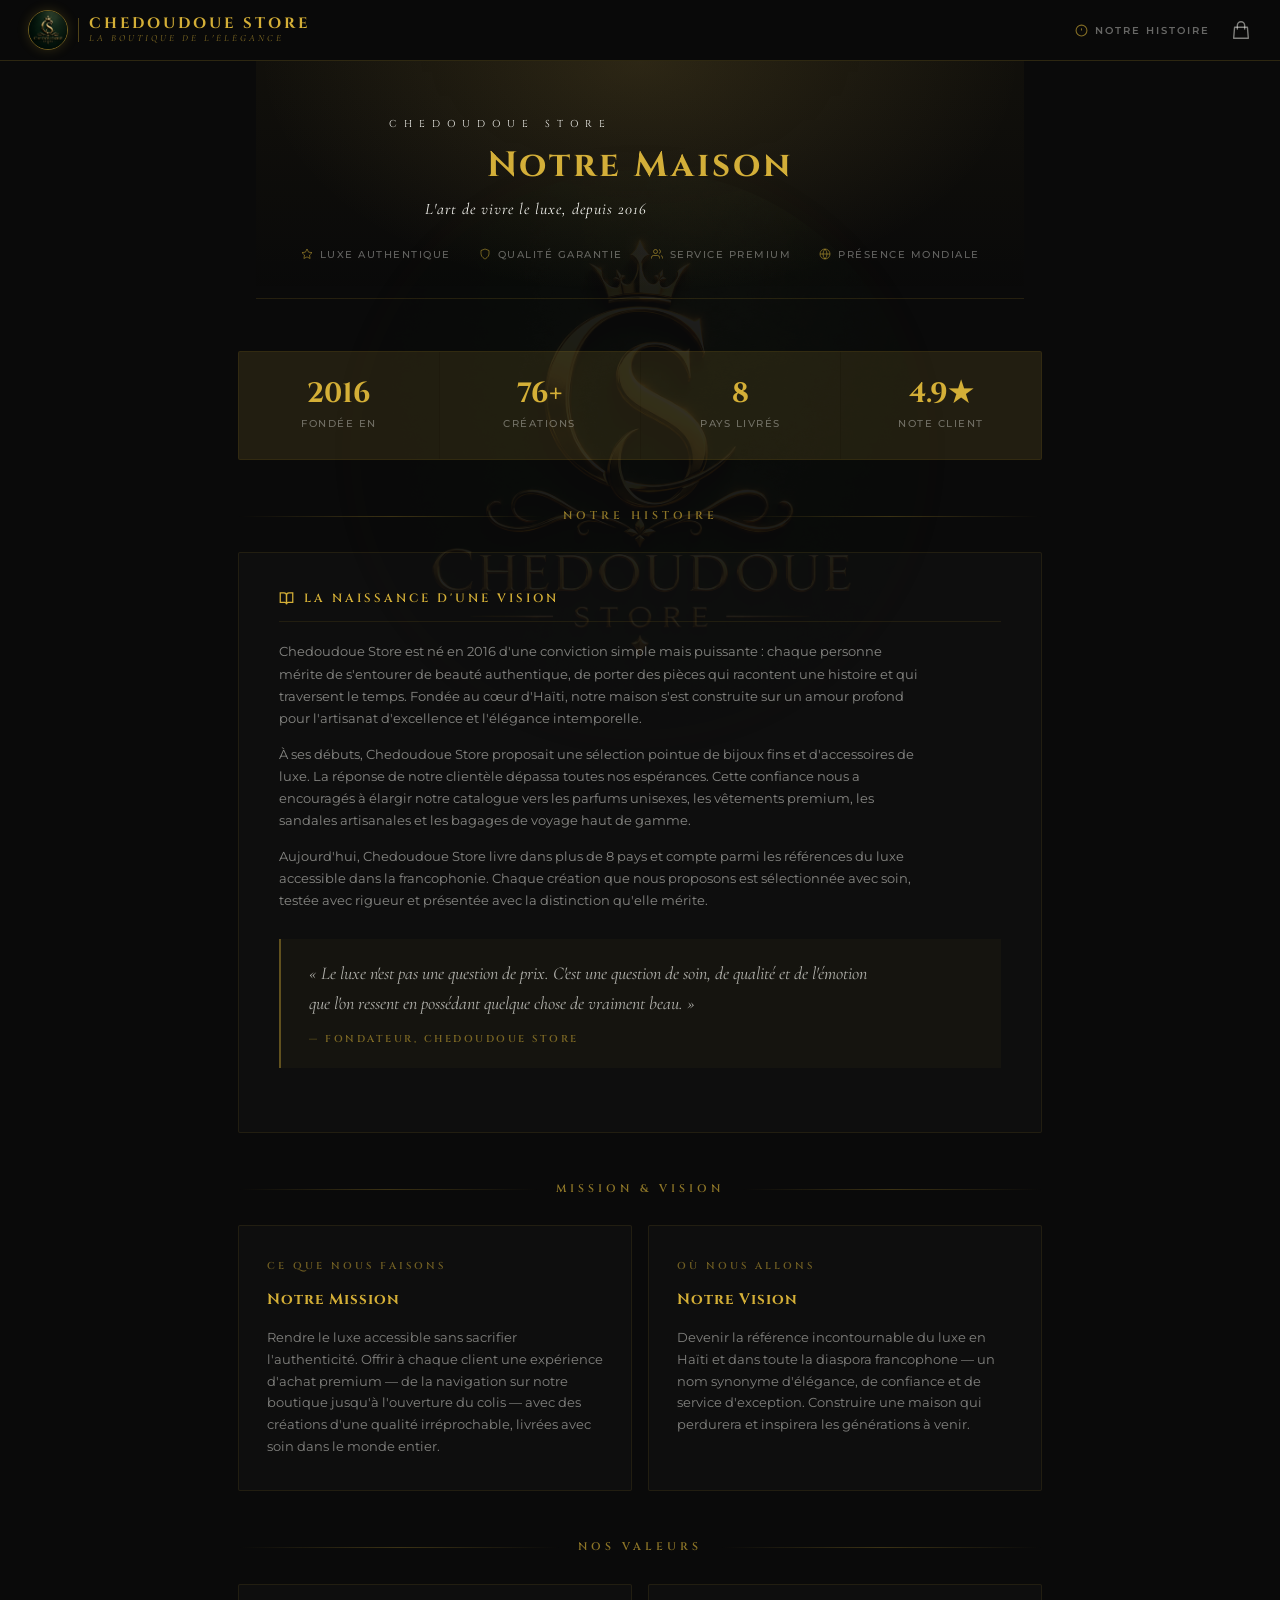
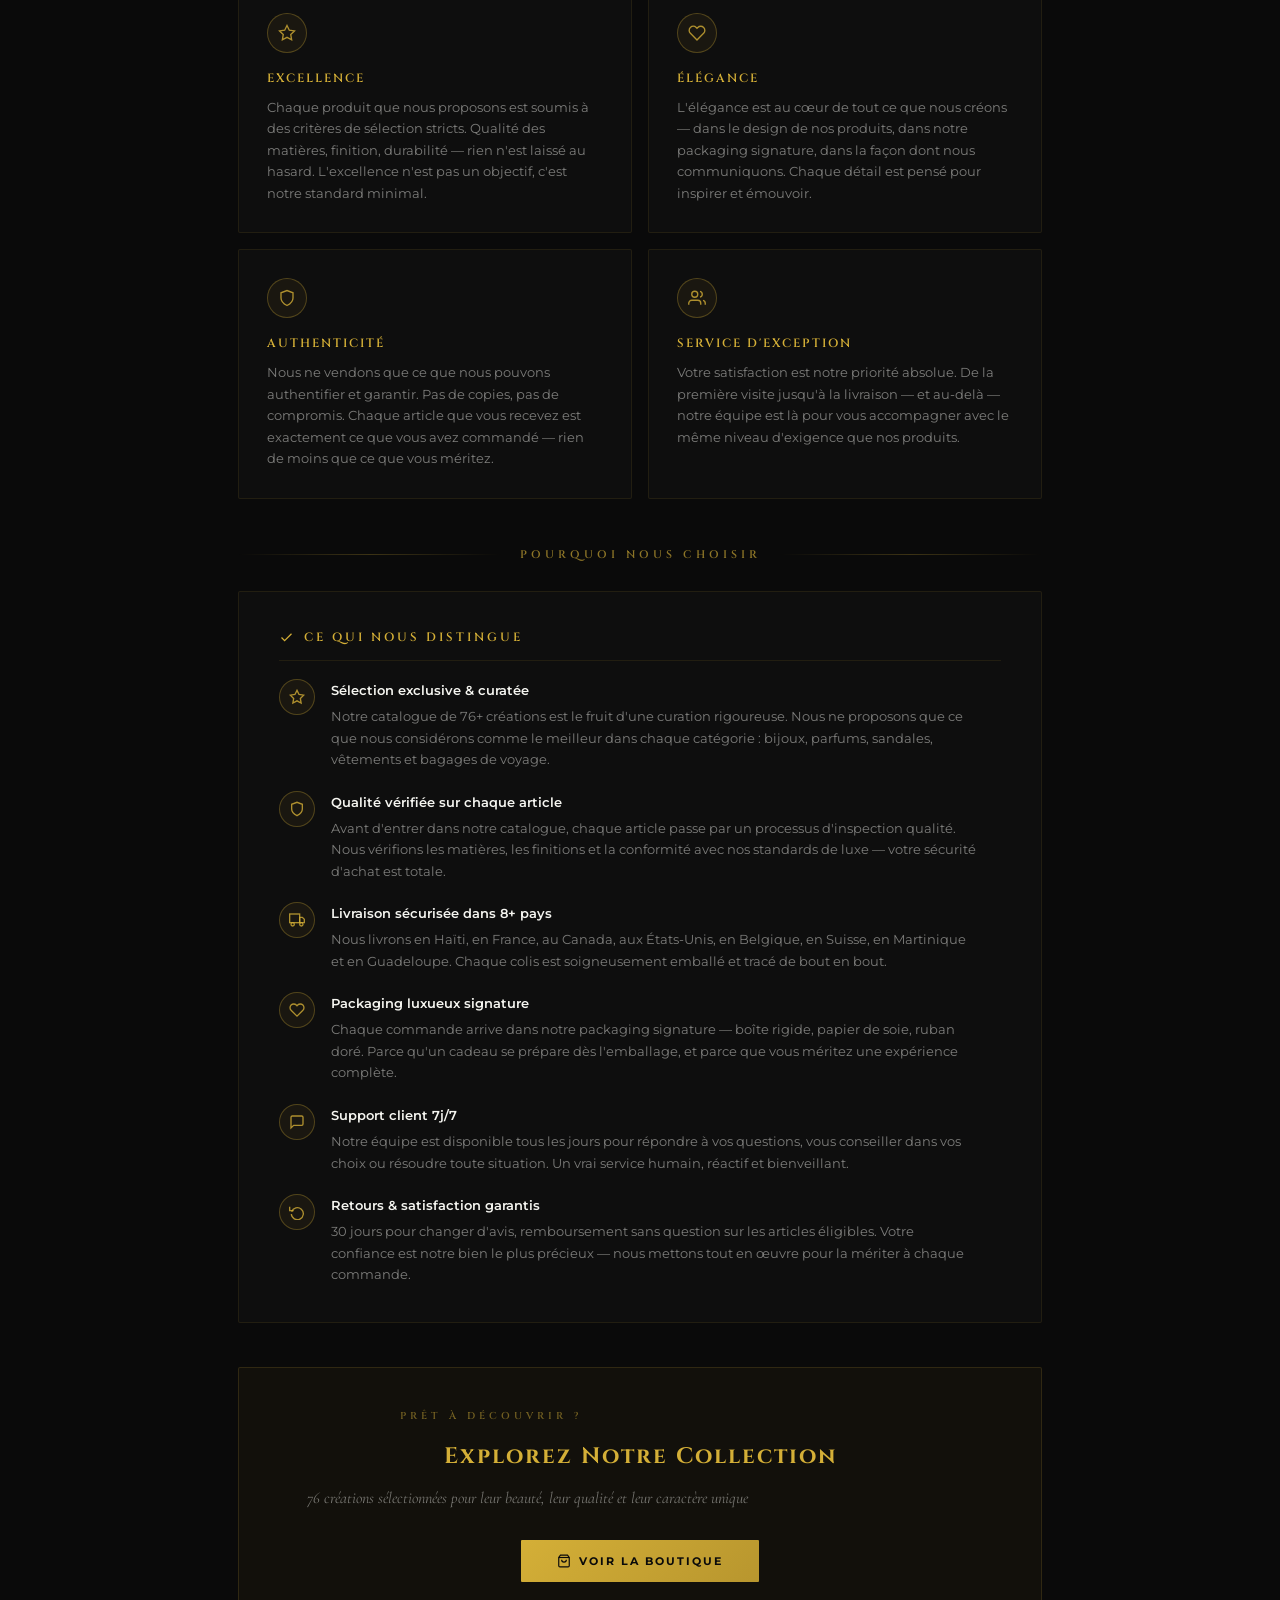
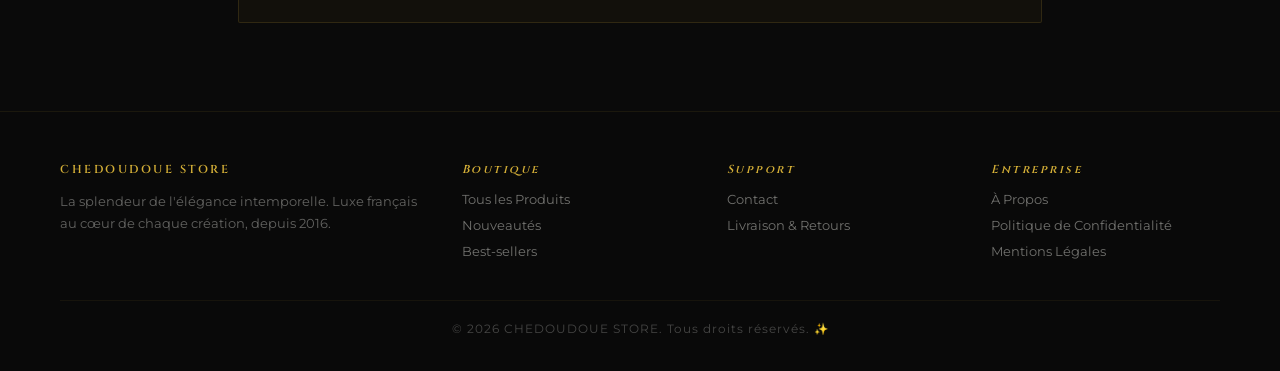
==== pages/a-propos.html @ a4d5d886 "Sync project from local PC version" ====
<!DOCTYPE html>
<html lang="fr">
  <head>
    <meta charset="UTF-8" />
    <meta name="viewport" content="width=device-width, initial-scale=1.0" />
    <title>À Propos | CHEDOUDOUE STORE</title>
    <meta name="description" content="Découvrez l'histoire, la mission, la vision et les valeurs de Chedoudoue Store — maison de luxe fondée en 2016." />
    <link
      href="https://fonts.googleapis.com/css2?family=Cinzel:wght@400;600;700;900&family=Cormorant+Garamond:ital,wght@0,400;0,500;0,600;0,700;1,400&family=Montserrat:wght@300;400;500;600;700&display=swap"
      rel="stylesheet"
    />
    <link rel="stylesheet" href="../assets/css/theme.css" />
    <link rel="stylesheet" href="../assets/css/style.css" />
    <link rel="stylesheet" href="../assets/css/components.css" />
    <link rel="stylesheet" href="../assets/css/premium.css" />
    <link rel="stylesheet" href="../assets/css/animations.css" />
    <link rel="stylesheet" href="../assets/css/responsive.css" />
    <style>
      *, *::before, *::after { box-sizing: border-box; }

      body {
        background: #0a0a0a;
        color: #f5f5f0;
        font-family: 'Montserrat', sans-serif;
        min-height: 100vh;
        position: relative;
      }

      /* ===== WATERMARK ===== */
      body::before {
        content: '';
        position: fixed;
        top: 50%; left: 50%;
        transform: translate(-50%, -50%);
        width: 560px; height: 560px;
        background-image: url('../assets/logo/logo.jpg');
        background-size: contain;
        background-repeat: no-repeat;
        background-position: center;
        opacity: 0.08;
        pointer-events: none;
        z-index: 0;
        border-radius: 50%;
        filter: sepia(0.4) saturate(1.8) brightness(1.15) contrast(1.06) drop-shadow(0 0 48px rgba(212, 175, 55, 0.18));
      }

      /* ===== NAVBAR ===== */
      nav {
        position: fixed; top: 0; width: 100%;
        z-index: 1000;
        backdrop-filter: blur(12px);
        -webkit-backdrop-filter: blur(12px);
        background: rgba(10, 10, 10, 0.92);
        border-bottom: 1px solid rgba(212, 175, 55, 0.18);
      }
      .nav-container {
        max-width: 1280px; margin: 0 auto;
        padding: 0 28px;
        display: flex; justify-content: space-between; align-items: center;
        height: 60px;
      }
      .nav-logo {
        display: flex; align-items: center; gap: 10px;
        text-decoration: none;
      }
      .nav-logo-img {
        height: 40px; width: 40px;
        border-radius: 50%; object-fit: cover;
        border: 1.5px solid rgba(212, 175, 55, 0.5);
        box-shadow: 0 0 12px rgba(212, 175, 55, 0.18);
        transition: all 0.3s ease; flex-shrink: 0;
      }
      .nav-logo:hover .nav-logo-img {
        border-color: #d4af37;
        box-shadow: 0 0 20px rgba(212, 175, 55, 0.4);
      }
      .nav-logo-separator {
        width: 1px; height: 24px;
        background: rgba(212, 175, 55, 0.35); flex-shrink: 0;
      }
      .nav-logo-brand { display: flex; flex-direction: column; gap: 3px; }
      .nav-logo-text {
        font-family: 'Cinzel', serif;
        font-size: 15px; font-weight: 700; color: #D4AF37;
        letter-spacing: 3px; line-height: 1;
        transition: all 0.3s ease;
      }
      .nav-logo:hover .nav-logo-text { color: #e8c84a; text-shadow: 0 0 18px rgba(212, 175, 55, 0.45); }
      .nav-logo-tagline {
        font-family: 'Cormorant Garamond', serif;
        font-size: 9.5px; font-style: italic;
        color: rgba(212, 175, 55, 0.65);
        letter-spacing: 3px; text-transform: uppercase; line-height: 1;
      }
      .nav-right { display: flex; align-items: center; gap: 20px; }
      .nav-page-label {
        display: flex; align-items: center; gap: 7px;
        font-family: 'Montserrat', sans-serif;
        font-size: 10px; font-weight: 600;
        color: rgba(245, 245, 240, 0.4);
        letter-spacing: 2px; text-transform: uppercase;
      }
      .nav-page-label svg { color: rgba(212, 175, 55, 0.6); }
      .nav-cart-link {
        display: flex; align-items: center; gap: 6px;
        text-decoration: none;
        font-family: 'Montserrat', sans-serif;
        font-size: 11px; color: rgba(245, 245, 240, 0.5);
        letter-spacing: 1px; transition: color 0.3s;
      }
      .nav-cart-link:hover { color: #d4af37; }
      .cart-count {
        display: inline-flex; align-items: center; justify-content: center;
        min-width: 18px; height: 18px; padding: 0 4px;
        background: #d4af37; color: #0a0a0a;
        font-size: 10px; font-weight: 700; border-radius: 9px;
      }

      /* ===== PAGE HEADER ===== */
      .page-header {
        margin-top: 60px;
        padding: 56px 28px 36px;
        text-align: center;
        border-bottom: 1px solid rgba(212, 175, 55, 0.1);
        background: linear-gradient(180deg, rgba(212, 175, 55, 0.04) 0%, transparent 100%);
        position: relative; z-index: 1;
      }
      .page-header-eyebrow {
        font-family: 'Cinzel', serif;
        font-size: 10px; color: rgba(212, 175, 55, 0.55);
        letter-spacing: 7px; text-transform: uppercase;
        margin-bottom: 14px;
      }
      .page-header h1 {
        font-family: 'Cinzel', serif;
        font-size: clamp(1.5rem, 3.5vw, 2.2rem);
        font-weight: 700; color: #D4AF37;
        letter-spacing: 3px; margin-bottom: 10px;
      }
      .page-header-subtitle {
        font-family: 'Cormorant Garamond', serif;
        font-size: 16px; font-style: italic;
        color: rgba(245, 245, 240, 0.5);
        letter-spacing: 1px; margin-bottom: 24px;
      }
      .header-badges {
        display: flex; align-items: center; justify-content: center;
        gap: 28px; flex-wrap: wrap;
      }
      .header-badge {
        display: flex; align-items: center; gap: 7px;
        font-family: 'Montserrat', sans-serif;
        font-size: 10px; font-weight: 500;
        color: rgba(245, 245, 240, 0.38);
        letter-spacing: 1.5px; text-transform: uppercase;
      }
      .header-badge svg { color: rgba(212, 175, 55, 0.5); flex-shrink: 0; }

      /* ===== PAGE MAIN ===== */
      .page-main {
        max-width: 860px; margin: 0 auto;
        padding: 52px 28px 88px;
        position: relative; z-index: 1;
      }

      /* ===== SECTION DIVIDER ===== */
      .section-divider {
        display: flex; align-items: center; gap: 18px;
        margin: 48px 0 28px;
      }
      .section-divider-line {
        flex: 1; height: 1px;
        background: linear-gradient(to right, transparent, rgba(212, 175, 55, 0.25), transparent);
      }
      .section-divider-label {
        font-family: 'Cinzel', serif;
        font-size: 11px; font-weight: 600;
        color: rgba(212, 175, 55, 0.65);
        letter-spacing: 4px; text-transform: uppercase;
        white-space: nowrap;
      }

      /* ===== STATS ROW ===== */
      .stats-row {
        display: grid;
        grid-template-columns: repeat(4, 1fr);
        gap: 1px;
        background: rgba(212, 175, 55, 0.1);
        border: 1px solid rgba(212, 175, 55, 0.1);
        border-radius: 2px;
        overflow: hidden;
        margin-bottom: 28px;
      }
      .stat-cell {
        background: rgba(255, 255, 255, 0.015);
        padding: 28px 20px;
        text-align: center;
      }
      .stat-number {
        font-family: 'Cinzel', serif;
        font-size: 28px; font-weight: 700;
        color: #d4af37;
        line-height: 1; margin-bottom: 8px;
      }
      .stat-label {
        font-family: 'Montserrat', sans-serif;
        font-size: 10px; font-weight: 500;
        color: rgba(245, 245, 240, 0.38);
        letter-spacing: 1.5px; text-transform: uppercase;
      }

      /* ===== INFO CARD ===== */
      .info-card {
        background: rgba(255, 255, 255, 0.018);
        border: 1px solid rgba(212, 175, 55, 0.1);
        border-radius: 2px;
        padding: 36px 40px;
        margin-bottom: 20px;
      }
      .info-card-title {
        font-family: 'Cinzel', serif;
        font-size: 12px; font-weight: 600;
        color: #d4af37; letter-spacing: 3px;
        text-transform: uppercase;
        margin-bottom: 18px;
        padding-bottom: 14px;
        border-bottom: 1px solid rgba(212, 175, 55, 0.1);
        display: flex; align-items: center; gap: 10px;
      }
      .info-card-title svg { flex-shrink: 0; }
      .info-card-body {
        font-family: 'Montserrat', sans-serif;
        font-size: 13px;
        color: rgba(245, 245, 240, 0.52);
        line-height: 1.82;
      }
      .info-card-body p + p { margin-top: 14px; }

      /* ===== QUOTE BLOCK ===== */
      .quote-block {
        border-left: 2px solid rgba(212, 175, 55, 0.4);
        padding: 20px 28px;
        margin: 28px 0;
        background: rgba(212, 175, 55, 0.03);
      }
      .quote-text {
        font-family: 'Cormorant Garamond', serif;
        font-size: 18px; font-style: italic;
        color: rgba(245, 245, 240, 0.7);
        line-height: 1.65; margin-bottom: 12px;
      }
      .quote-author {
        font-family: 'Cinzel', serif;
        font-size: 10px; font-weight: 600;
        color: rgba(212, 175, 55, 0.55);
        letter-spacing: 2.5px; text-transform: uppercase;
      }

      /* ===== VALUES GRID ===== */
      .values-grid {
        display: grid;
        grid-template-columns: 1fr 1fr;
        gap: 16px;
      }
      .value-card {
        background: rgba(255, 255, 255, 0.018);
        border: 1px solid rgba(212, 175, 55, 0.1);
        border-radius: 2px;
        padding: 28px 28px;
        transition: border-color 0.3s, background 0.3s;
      }
      .value-card:hover {
        border-color: rgba(212, 175, 55, 0.25);
        background: rgba(212, 175, 55, 0.03);
      }
      .value-icon {
        width: 40px; height: 40px;
        border-radius: 50%;
        border: 1px solid rgba(212, 175, 55, 0.3);
        background: rgba(212, 175, 55, 0.06);
        display: flex; align-items: center; justify-content: center;
        margin-bottom: 16px;
        color: rgba(212, 175, 55, 0.8);
      }
      .value-name {
        font-family: 'Cinzel', serif;
        font-size: 12px; font-weight: 600;
        color: #d4af37; letter-spacing: 2px;
        text-transform: uppercase; margin-bottom: 10px;
      }
      .value-desc {
        font-family: 'Montserrat', sans-serif;
        font-size: 12.5px;
        color: rgba(245, 245, 240, 0.48);
        line-height: 1.72;
      }

      /* ===== WHY LIST ===== */
      .why-item {
        display: flex; gap: 16px;
        margin-bottom: 20px; align-items: flex-start;
      }
      .why-item:last-child { margin-bottom: 0; }
      .why-icon {
        width: 36px; height: 36px; flex-shrink: 0;
        border-radius: 50%;
        border: 1px solid rgba(212, 175, 55, 0.3);
        background: rgba(212, 175, 55, 0.06);
        display: flex; align-items: center; justify-content: center;
        color: rgba(212, 175, 55, 0.8);
      }
      .why-title {
        font-family: 'Montserrat', sans-serif;
        font-size: 13px; font-weight: 600;
        color: #f5f5f0; margin-bottom: 5px;
      }
      .why-text {
        font-family: 'Montserrat', sans-serif;
        font-size: 12.5px;
        color: rgba(245, 245, 240, 0.48);
        line-height: 1.72;
      }

      /* ===== MISSION VISION GRID ===== */
      .mv-grid {
        display: grid;
        grid-template-columns: 1fr 1fr;
        gap: 16px;
        margin-bottom: 20px;
      }
      .mv-card {
        background: rgba(255, 255, 255, 0.018);
        border: 1px solid rgba(212, 175, 55, 0.1);
        border-radius: 2px;
        padding: 32px 28px;
      }
      .mv-eyebrow {
        font-family: 'Cinzel', serif;
        font-size: 10px; font-weight: 600;
        color: rgba(212, 175, 55, 0.5);
        letter-spacing: 3px; text-transform: uppercase;
        margin-bottom: 12px;
      }
      .mv-heading {
        font-family: 'Cinzel', serif;
        font-size: 15px; font-weight: 700;
        color: #D4AF37; letter-spacing: 1px;
        margin-bottom: 14px;
      }
      .mv-text {
        font-family: 'Montserrat', sans-serif;
        font-size: 12.5px;
        color: rgba(245, 245, 240, 0.5);
        line-height: 1.75;
      }

      /* ===== SHOP CTA ===== */
      .shop-cta {
        background: rgba(212, 175, 55, 0.04);
        border: 1px solid rgba(212, 175, 55, 0.15);
        border-radius: 2px;
        padding: 40px 36px;
        text-align: center;
        margin-top: 44px;
      }
      .shop-cta-label {
        font-family: 'Cinzel', serif;
        font-size: 10px; font-weight: 600;
        color: rgba(212, 175, 55, 0.5);
        letter-spacing: 4px; text-transform: uppercase;
        margin-bottom: 12px;
      }
      .shop-cta-title {
        font-family: 'Cinzel', serif;
        font-size: clamp(1.1rem, 2.5vw, 1.4rem);
        font-weight: 700; color: #D4AF37;
        letter-spacing: 2px; margin-bottom: 10px;
      }
      .shop-cta-text {
        font-family: 'Cormorant Garamond', serif;
        font-size: 16px; font-style: italic;
        color: rgba(245, 245, 240, 0.45);
        margin-bottom: 28px;
      }
      .cta-btn {
        display: inline-flex; align-items: center; gap: 8px;
        padding: 13px 36px;
        background: linear-gradient(135deg, #d4af37, #b8962e);
        color: #0a0a0a;
        font-family: 'Montserrat', sans-serif;
        font-size: 11px; font-weight: 700;
        letter-spacing: 2px; text-transform: uppercase;
        text-decoration: none; border-radius: 1px;
        transition: all 0.3s ease;
      }
      .cta-btn:hover {
        background: linear-gradient(135deg, #e8c84a, #d4af37);
        transform: translateY(-1px);
        box-shadow: 0 6px 24px rgba(212, 175, 55, 0.25);
      }

      /* ===== FOOTER ===== */
      footer {
        background: #090909;
        border-top: 1px solid rgba(212, 175, 55, 0.09);
        padding: 52px 28px 32px;
        position: relative; z-index: 1;
      }
      .footer-inner { max-width: 1160px; margin: 0 auto; }
      .footer-cols {
        display: grid;
        grid-template-columns: 1.6fr repeat(3, 1fr);
        gap: 36px; margin-bottom: 32px;
      }
      .fcol h3, .fcol h4 {
        font-family: 'Cinzel', serif;
        font-size: 11.5px; font-weight: 600;
        color: #d4af37; letter-spacing: 2.5px; margin-bottom: 14px;
      }
      .fcol p {
        font-family: 'Montserrat', sans-serif;
        font-size: 12.5px;
        color: rgba(245, 245, 240, 0.38); line-height: 1.75;
      }
      .fcol ul { list-style: none; padding: 0; margin: 0; }
      .fcol ul li a {
        font-family: 'Montserrat', sans-serif;
        font-size: 12.5px;
        color: rgba(245, 245, 240, 0.44);
        text-decoration: none; display: block; margin-bottom: 7px;
        transition: color 0.3s, padding-left 0.3s;
      }
      .fcol ul li a:hover { color: #d4af37; padding-left: 4px; }
      .footer-bar {
        border-top: 1px solid rgba(212, 175, 55, 0.07);
        padding-top: 20px; text-align: center;
        font-family: 'Montserrat', sans-serif;
        font-size: 11.5px;
        color: rgba(245, 245, 240, 0.26); letter-spacing: 1px;
      }

      /* ===== RESPONSIVE ===== */
      @media (max-width: 760px) {
        .stats-row { grid-template-columns: repeat(2, 1fr); }
        .mv-grid { grid-template-columns: 1fr; }
        .values-grid { grid-template-columns: 1fr; }
      }
      @media (max-width: 640px) {
        .page-header { padding: 44px 16px 28px; }
        .header-badges { gap: 14px; }
        .page-main { padding: 36px 16px 64px; }
        .info-card { padding: 24px 20px; }
        .footer-cols { grid-template-columns: 1fr 1fr; }
        .nav-logo-tagline { display: none; }
        .section-divider { margin: 32px 0 20px; }
      }
      @media (max-width: 400px) {
        .footer-cols { grid-template-columns: 1fr; }
        .stats-row { grid-template-columns: repeat(2, 1fr); }
        .nav-page-label span { display: none; }
      }
    </style>
  </head>
  <body>

    <!-- ===== NAVBAR ===== -->
    <nav>
      <div class="nav-container">
        <a href="../index.html" class="nav-logo">
          <img src="../assets/logo/logo.jpg" alt="Chedoudoue Store" class="nav-logo-img" />
          <div class="nav-logo-separator"></div>
          <div class="nav-logo-brand">
            <span class="nav-logo-text">CHEDOUDOUE STORE</span>
            <span class="nav-logo-tagline">La Boutique de L'élégance</span>
          </div>
        </a>
        <div class="nav-right">
          <div class="nav-page-label">
            <svg width="13" height="13" viewBox="0 0 24 24" fill="none" stroke="currentColor" stroke-width="2">
              <circle cx="12" cy="12" r="10"/><line x1="12" y1="8" x2="12" y2="12"/><line x1="12" y1="16" x2="12.01" y2="16"/>
            </svg>
            <span>Notre Histoire</span>
          </div>
          <a href="cart.html" class="nav-cart-link">
            <svg xmlns="http://www.w3.org/2000/svg" viewBox="0 0 24 24" width="22" height="22" fill="none" stroke="currentColor" stroke-width="1.5" stroke-linecap="round" stroke-linejoin="round" aria-hidden="true"><path d="M16 11V7a4 4 0 0 0-8 0v4"/><path d="M5 9h14l1 12H4L5 9z"/></svg>
            <span class="cart-count">0</span>
          </a>
        </div>
      </div>
    </nav>

    <!-- ===== HEADER ===== -->
    <header class="page-header">
      <p class="page-header-eyebrow">Chedoudoue Store</p>
      <h1>Notre Maison</h1>
      <p class="page-header-subtitle">L'art de vivre le luxe, depuis 2016</p>
      <div class="header-badges">
        <span class="header-badge">
          <svg width="12" height="12" viewBox="0 0 24 24" fill="none" stroke="currentColor" stroke-width="2"><polygon points="12 2 15.09 8.26 22 9.27 17 14.14 18.18 21.02 12 17.77 5.82 21.02 7 14.14 2 9.27 8.91 8.26 12 2"/></svg>
          Luxe Authentique
        </span>
        <span class="header-badge">
          <svg width="12" height="12" viewBox="0 0 24 24" fill="none" stroke="currentColor" stroke-width="2"><path d="M12 22s8-4 8-10V5l-8-3-8 3v7c0 6 8 10 8 10z"/></svg>
          Qualité Garantie
        </span>
        <span class="header-badge">
          <svg width="12" height="12" viewBox="0 0 24 24" fill="none" stroke="currentColor" stroke-width="2"><path d="M17 21v-2a4 4 0 0 0-4-4H5a4 4 0 0 0-4 4v2"/><circle cx="9" cy="7" r="4"/><path d="M23 21v-2a4 4 0 0 0-3-3.87"/><path d="M16 3.13a4 4 0 0 1 0 7.75"/></svg>
          Service Premium
        </span>
        <span class="header-badge">
          <svg width="12" height="12" viewBox="0 0 24 24" fill="none" stroke="currentColor" stroke-width="2"><circle cx="12" cy="12" r="10"/><line x1="2" y1="12" x2="22" y2="12"/><path d="M12 2a15.3 15.3 0 0 1 4 10 15.3 15.3 0 0 1-4 10 15.3 15.3 0 0 1-4-10 15.3 15.3 0 0 1 4-10z"/></svg>
          Présence Mondiale
        </span>
      </div>
    </header>

    <!-- ===== MAIN ===== -->
    <main class="page-main">

      <!-- ── STATS ── -->
      <div class="stats-row">
        <div class="stat-cell">
          <div class="stat-number">2016</div>
          <div class="stat-label">Fondée en</div>
        </div>
        <div class="stat-cell">
          <div class="stat-number">76+</div>
          <div class="stat-label">Créations</div>
        </div>
        <div class="stat-cell">
          <div class="stat-number">8</div>
          <div class="stat-label">Pays livrés</div>
        </div>
        <div class="stat-cell">
          <div class="stat-number">4.9★</div>
          <div class="stat-label">Note client</div>
        </div>
      </div>

      <!-- ══════════ NOTRE HISTOIRE ══════════ -->
      <div class="section-divider">
        <div class="section-divider-line"></div>
        <span class="section-divider-label">Notre Histoire</span>
        <div class="section-divider-line"></div>
      </div>

      <div class="info-card">
        <div class="info-card-title">
          <svg width="15" height="15" viewBox="0 0 24 24" fill="none" stroke="currentColor" stroke-width="2"><path d="M2 3h6a4 4 0 0 1 4 4v14a3 3 0 0 0-3-3H2z"/><path d="M22 3h-6a4 4 0 0 0-4 4v14a3 3 0 0 1 3-3h7z"/></svg>
          La Naissance d'une Vision
        </div>
        <div class="info-card-body">
          <p>
            Chedoudoue Store est né en 2016 d'une conviction simple mais puissante : chaque personne mérite de s'entourer de beauté authentique, de porter des pièces qui racontent une histoire et qui traversent le temps. Fondée au cœur d'Haïti, notre maison s'est construite sur un amour profond pour l'artisanat d'excellence et l'élégance intemporelle.
          </p>
          <p>
            À ses débuts, Chedoudoue Store proposait une sélection pointue de bijoux fins et d'accessoires de luxe. La réponse de notre clientèle dépassa toutes nos espérances. Cette confiance nous a encouragés à élargir notre catalogue vers les parfums unisexes, les vêtements premium, les sandales artisanales et les bagages de voyage haut de gamme.
          </p>
          <p>
            Aujourd'hui, Chedoudoue Store livre dans plus de 8 pays et compte parmi les références du luxe accessible dans la francophonie. Chaque création que nous proposons est sélectionnée avec soin, testée avec rigueur et présentée avec la distinction qu'elle mérite.
          </p>
        </div>

        <div class="quote-block">
          <p class="quote-text">« Le luxe n'est pas une question de prix. C'est une question de soin, de qualité et de l'émotion que l'on ressent en possédant quelque chose de vraiment beau. »</p>
          <p class="quote-author">— Fondateur, Chedoudoue Store</p>
        </div>
      </div>

      <!-- ══════════ MISSION & VISION ══════════ -->
      <div class="section-divider">
        <div class="section-divider-line"></div>
        <span class="section-divider-label">Mission &amp; Vision</span>
        <div class="section-divider-line"></div>
      </div>

      <div class="mv-grid">
        <div class="mv-card">
          <p class="mv-eyebrow">Ce que nous faisons</p>
          <p class="mv-heading">Notre Mission</p>
          <p class="mv-text">Rendre le luxe accessible sans sacrifier l'authenticité. Offrir à chaque client une expérience d'achat premium — de la navigation sur notre boutique jusqu'à l'ouverture du colis — avec des créations d'une qualité irréprochable, livrées avec soin dans le monde entier.</p>
        </div>
        <div class="mv-card">
          <p class="mv-eyebrow">Où nous allons</p>
          <p class="mv-heading">Notre Vision</p>
          <p class="mv-text">Devenir la référence incontournable du luxe en Haïti et dans toute la diaspora francophone — un nom synonyme d'élégance, de confiance et de service d'exception. Construire une maison qui perdurera et inspirera les générations à venir.</p>
        </div>
      </div>

      <!-- ══════════ NOS VALEURS ══════════ -->
      <div class="section-divider">
        <div class="section-divider-line"></div>
        <span class="section-divider-label">Nos Valeurs</span>
        <div class="section-divider-line"></div>
      </div>

      <div class="values-grid">
        <div class="value-card">
          <div class="value-icon">
            <svg width="18" height="18" viewBox="0 0 24 24" fill="none" stroke="currentColor" stroke-width="1.8"><polygon points="12 2 15.09 8.26 22 9.27 17 14.14 18.18 21.02 12 17.77 5.82 21.02 7 14.14 2 9.27 8.91 8.26 12 2"/></svg>
          </div>
          <div class="value-name">Excellence</div>
          <p class="value-desc">Chaque produit que nous proposons est soumis à des critères de sélection stricts. Qualité des matières, finition, durabilité — rien n'est laissé au hasard. L'excellence n'est pas un objectif, c'est notre standard minimal.</p>
        </div>
        <div class="value-card">
          <div class="value-icon">
            <svg width="18" height="18" viewBox="0 0 24 24" fill="none" stroke="currentColor" stroke-width="1.8"><path d="M20.84 4.61a5.5 5.5 0 0 0-7.78 0L12 5.67l-1.06-1.06a5.5 5.5 0 0 0-7.78 7.78l1.06 1.06L12 21.23l7.78-7.78 1.06-1.06a5.5 5.5 0 0 0 0-7.78z"/></svg>
          </div>
          <div class="value-name">Élégance</div>
          <p class="value-desc">L'élégance est au cœur de tout ce que nous créons — dans le design de nos produits, dans notre packaging signature, dans la façon dont nous communiquons. Chaque détail est pensé pour inspirer et émouvoir.</p>
        </div>
        <div class="value-card">
          <div class="value-icon">
            <svg width="18" height="18" viewBox="0 0 24 24" fill="none" stroke="currentColor" stroke-width="1.8"><path d="M12 22s8-4 8-10V5l-8-3-8 3v7c0 6 8 10 8 10z"/></svg>
          </div>
          <div class="value-name">Authenticité</div>
          <p class="value-desc">Nous ne vendons que ce que nous pouvons authentifier et garantir. Pas de copies, pas de compromis. Chaque article que vous recevez est exactement ce que vous avez commandé — rien de moins que ce que vous méritez.</p>
        </div>
        <div class="value-card">
          <div class="value-icon">
            <svg width="18" height="18" viewBox="0 0 24 24" fill="none" stroke="currentColor" stroke-width="1.8"><path d="M17 21v-2a4 4 0 0 0-4-4H5a4 4 0 0 0-4 4v2"/><circle cx="9" cy="7" r="4"/><path d="M23 21v-2a4 4 0 0 0-3-3.87"/><path d="M16 3.13a4 4 0 0 1 0 7.75"/></svg>
          </div>
          <div class="value-name">Service d'Exception</div>
          <p class="value-desc">Votre satisfaction est notre priorité absolue. De la première visite jusqu'à la livraison — et au-delà — notre équipe est là pour vous accompagner avec le même niveau d'exigence que nos produits.</p>
        </div>
      </div>

      <!-- ══════════ POURQUOI NOUS CHOISIR ══════════ -->
      <div class="section-divider">
        <div class="section-divider-line"></div>
        <span class="section-divider-label">Pourquoi Nous Choisir</span>
        <div class="section-divider-line"></div>
      </div>

      <div class="info-card">
        <div class="info-card-title">
          <svg width="15" height="15" viewBox="0 0 24 24" fill="none" stroke="currentColor" stroke-width="2"><polyline points="20 6 9 17 4 12"/></svg>
          Ce qui nous distingue
        </div>

        <div class="why-item">
          <div class="why-icon">
            <svg width="16" height="16" viewBox="0 0 24 24" fill="none" stroke="currentColor" stroke-width="2"><polygon points="12 2 15.09 8.26 22 9.27 17 14.14 18.18 21.02 12 17.77 5.82 21.02 7 14.14 2 9.27 8.91 8.26 12 2"/></svg>
          </div>
          <div>
            <p class="why-title">Sélection exclusive &amp; curatée</p>
            <p class="why-text">Notre catalogue de 76+ créations est le fruit d'une curation rigoureuse. Nous ne proposons que ce que nous considérons comme le meilleur dans chaque catégorie : bijoux, parfums, sandales, vêtements et bagages de voyage.</p>
          </div>
        </div>

        <div class="why-item">
          <div class="why-icon">
            <svg width="16" height="16" viewBox="0 0 24 24" fill="none" stroke="currentColor" stroke-width="2"><path d="M12 22s8-4 8-10V5l-8-3-8 3v7c0 6 8 10 8 10z"/></svg>
          </div>
          <div>
            <p class="why-title">Qualité vérifiée sur chaque article</p>
            <p class="why-text">Avant d'entrer dans notre catalogue, chaque article passe par un processus d'inspection qualité. Nous vérifions les matières, les finitions et la conformité avec nos standards de luxe — votre sécurité d'achat est totale.</p>
          </div>
        </div>

        <div class="why-item">
          <div class="why-icon">
            <svg width="16" height="16" viewBox="0 0 24 24" fill="none" stroke="currentColor" stroke-width="2"><rect x="1" y="3" width="15" height="13"/><polygon points="16 8 20 8 23 11 23 16 16 16 16 8"/><circle cx="5.5" cy="18.5" r="2.5"/><circle cx="18.5" cy="18.5" r="2.5"/></svg>
          </div>
          <div>
            <p class="why-title">Livraison sécurisée dans 8+ pays</p>
            <p class="why-text">Nous livrons en Haïti, en France, au Canada, aux États-Unis, en Belgique, en Suisse, en Martinique et en Guadeloupe. Chaque colis est soigneusement emballé et tracé de bout en bout.</p>
          </div>
        </div>

        <div class="why-item">
          <div class="why-icon">
            <svg width="16" height="16" viewBox="0 0 24 24" fill="none" stroke="currentColor" stroke-width="2"><path d="M20.84 4.61a5.5 5.5 0 0 0-7.78 0L12 5.67l-1.06-1.06a5.5 5.5 0 0 0-7.78 7.78l1.06 1.06L12 21.23l7.78-7.78 1.06-1.06a5.5 5.5 0 0 0 0-7.78z"/></svg>
          </div>
          <div>
            <p class="why-title">Packaging luxueux signature</p>
            <p class="why-text">Chaque commande arrive dans notre packaging signature — boîte rigide, papier de soie, ruban doré. Parce qu'un cadeau se prépare dès l'emballage, et parce que vous méritez une expérience complète.</p>
          </div>
        </div>

        <div class="why-item">
          <div class="why-icon">
            <svg width="16" height="16" viewBox="0 0 24 24" fill="none" stroke="currentColor" stroke-width="2"><path d="M21 15a2 2 0 0 1-2 2H7l-4 4V5a2 2 0 0 1 2-2h14a2 2 0 0 1 2 2z"/></svg>
          </div>
          <div>
            <p class="why-title">Support client 7j/7</p>
            <p class="why-text">Notre équipe est disponible tous les jours pour répondre à vos questions, vous conseiller dans vos choix ou résoudre toute situation. Un vrai service humain, réactif et bienveillant.</p>
          </div>
        </div>

        <div class="why-item">
          <div class="why-icon">
            <svg width="16" height="16" viewBox="0 0 24 24" fill="none" stroke="currentColor" stroke-width="2"><polyline points="1 4 1 10 7 10"/><path d="M3.51 15a9 9 0 1 0 .49-3.51"/></svg>
          </div>
          <div>
            <p class="why-title">Retours &amp; satisfaction garantis</p>
            <p class="why-text">30 jours pour changer d'avis, remboursement sans question sur les articles éligibles. Votre confiance est notre bien le plus précieux — nous mettons tout en œuvre pour la mériter à chaque commande.</p>
          </div>
        </div>
      </div>

      <!-- SHOP CTA -->
      <div class="shop-cta">
        <p class="shop-cta-label">Prêt à Découvrir ?</p>
        <p class="shop-cta-title">Explorez Notre Collection</p>
        <p class="shop-cta-text">76 créations sélectionnées pour leur beauté, leur qualité et leur caractère unique</p>
        <a href="shop.html" class="cta-btn">
          <svg width="14" height="14" viewBox="0 0 24 24" fill="none" stroke="currentColor" stroke-width="2"><path d="M6 2L3 6v14a2 2 0 0 0 2 2h14a2 2 0 0 0 2-2V6l-3-4z"/><line x1="3" y1="6" x2="21" y2="6"/><path d="M16 10a4 4 0 0 1-8 0"/></svg>
          Voir la Boutique
        </a>
      </div>

    </main>

    <!-- ===== FOOTER ===== -->
    <footer>
      <div class="footer-inner">
        <div class="footer-cols">
          <div class="fcol">
            <h3>CHEDOUDOUE STORE</h3>
            <p>La splendeur de l'élégance intemporelle. Luxe français au cœur de chaque création, depuis 2016.</p>
          </div>
          <div class="fcol">
            <h4>Boutique</h4>
            <ul>
              <li><a href="shop.html">Tous les Produits</a></li>
              <li><a href="shop.html">Nouveautés</a></li>
              <li><a href="shop.html">Best-sellers</a></li>
            </ul>
          </div>
          <div class="fcol">
            <h4>Support</h4>
            <ul>
              <li><a href="contact.html">Contact</a></li>
              <li><a href="livraison-retours.html">Livraison &amp; Retours</a></li>
            </ul>
          </div>
          <div class="fcol">
            <h4>Entreprise</h4>
            <ul>
              <li><a href="a-propos.html">À Propos</a></li>
              <li><a href="politique-confidentialite.html">Politique de Confidentialité</a></li>
              <li><a href="mentions-legales.html">Mentions Légales</a></li>
            </ul>
          </div>
        </div>
        <div class="footer-bar">
          &copy; 2026 CHEDOUDOUE STORE. Tous droits réservés. <span style="color:#d4af37;">✨</span>
        </div>
      </div>
    </footer>

    <!-- Scripts -->
    <script src="../assets/js/currency.js"></script>
    <script src="../assets/js/products.js"></script>
    <script src="../assets/js/storage.js"></script>
    <script src="../assets/js/cart.js"></script>
    <script src="../assets/js/animations.js"></script>
    <script src="../assets/js/nav.js"></script>
    <script>
      document.addEventListener('DOMContentLoaded', function () {
        var countEl = document.querySelector('.cart-count');
        if (countEl && typeof cart !== 'undefined') {
          var items = cart.getCartItems();
          var count = items.reduce(function (s, i) { return s + (i.quantity || 1); }, 0);
          countEl.textContent = count;
        }
      });
    </script>
  </body>
</html>
---- assets/css/theme.css ----
/* ============================================================
   CHEDOUDOUE — theme.css
   Fichier : assets/css/theme.css
   Rôle    : Variables CSS, Reset, Styles globaux, Utilitaires, Preloader
   Auteur  : Architecte Frontend Senior
   ============================================================ */

/* ============================================================
   1. VARIABLES CSS — DESIGN TOKENS
   ============================================================ */
:root {
  /* --- Couleurs principales --- */
  --color-black: #080808;
  --color-obsidian: #0e0e0e;
  --color-graphite: #1c1c1c;
  --color-graphite-2: #242424;
  --color-graphite-3: #2e2e2e;
  --color-smoke: #3a3a3a;
  --color-mist: #5a5a5a;
  --color-silver: #8a8a8a;
  --color-ash: #b0b0b0;
  --color-ivory: #e8e4dc;
  --color-white: #f5f3ef;
  --color-pure-white: #ffffff;

  /* --- Or / Gold palette --- */
  --color-gold: #c9a84c;
  --color-gold-light: #e2c472;
  --color-gold-dark: #a07830;
  --color-gold-pale: #f0d898;
  --color-gold-muted: #8a6f32;
  --color-gold-deep: #6b4f1e;

  /* --- Gradients Gold --- */
  --gradient-gold: linear-gradient(
    135deg,
    #c9a84c 0%,
    #e2c472 30%,
    #f0d898 50%,
    #e2c472 70%,
    #c9a84c 100%
  );
  --gradient-gold-h: linear-gradient(
    90deg,
    #a07830 0%,
    #c9a84c 25%,
    #e2c472 50%,
    #c9a84c 75%,
    #a07830 100%
  );
  --gradient-gold-v: linear-gradient(
    180deg,
    #c9a84c 0%,
    #e2c472 50%,
    #c9a84c 100%
  );
  --gradient-gold-radial: radial-gradient(
    ellipse at center,
    #e2c472 0%,
    #c9a84c 40%,
    #a07830 100%
  );
  --gradient-dark: linear-gradient(
    180deg,
    #080808 0%,
    #0e0e0e 50%,
    #1c1c1c 100%
  );
  --gradient-dark-h: linear-gradient(90deg, #080808 0%, #0e0e0e 100%);
  --gradient-overlay: linear-gradient(
    180deg,
    rgba(8, 8, 8, 0) 0%,
    rgba(8, 8, 8, 0.5) 60%,
    rgba(8, 8, 8, 0.95) 100%
  );
  --gradient-overlay-strong: linear-gradient(
    180deg,
    rgba(8, 8, 8, 0.2) 0%,
    rgba(8, 8, 8, 0.7) 50%,
    rgba(8, 8, 8, 1) 100%
  );
  --gradient-hero: linear-gradient(
    135deg,
    rgba(8, 8, 8, 0.85) 0%,
    rgba(14, 14, 14, 0.6) 50%,
    rgba(28, 28, 28, 0.75) 100%
  );
  --gradient-glass: linear-gradient(
    135deg,
    rgba(28, 28, 28, 0.7) 0%,
    rgba(14, 14, 14, 0.4) 100%
  );
  --gradient-shimmer: linear-gradient(
    90deg,
    transparent 0%,
    rgba(201, 168, 76, 0.15) 50%,
    transparent 100%
  );

  /* --- Typographies --- */
  --font-display: "Cinzel", "Trajan Pro", serif;
  --font-editorial: "Cormorant Garamond", "Garamond", serif;
  --font-body: "Montserrat", "Helvetica Neue", sans-serif;

  /* --- Tailles de police (clamp responsive) --- */
  --fs-hero: clamp(3rem, 8vw, 8rem);
  --fs-h1: clamp(2rem, 5vw, 4.5rem);
  --fs-h2: clamp(1.6rem, 3.5vw, 3rem);
  --fs-h3: clamp(1.3rem, 2.5vw, 2rem);
  --fs-h4: clamp(1.1rem, 2vw, 1.5rem);
  --fs-large: clamp(1rem, 1.5vw, 1.25rem);
  --fs-base: 1rem; /* 16px */
  --fs-sm: 0.875rem; /* 14px */
  --fs-xs: 0.75rem; /* 12px */
  --fs-xxs: 0.625rem; /* 10px */

  /* --- Poids de police --- */
  --fw-thin: 100;
  --fw-light: 300;
  --fw-regular: 400;
  --fw-medium: 500;
  --fw-semibold: 600;
  --fw-bold: 700;

  /* --- Line-heights --- */
  --lh-tight: 1.1;
  --lh-snug: 1.3;
  --lh-normal: 1.5;
  --lh-relaxed: 1.7;
  --lh-loose: 2;

  /* --- Letter-spacings --- */
  --ls-tight: -0.02em;
  --ls-normal: 0;
  --ls-wide: 0.05em;
  --ls-wider: 0.1em;
  --ls-widest: 0.2em;
  --ls-ultra: 0.35em;

  /* --- Espacements (système 4px) --- */
  --space-1: 0.25rem; /* 4px  */
  --space-2: 0.5rem; /* 8px  */
  --space-3: 0.75rem; /* 12px */
  --space-4: 1rem; /* 16px */
  --space-5: 1.25rem; /* 20px */
  --space-6: 1.5rem; /* 24px */
  --space-8: 2rem; /* 32px */
  --space-10: 2.5rem; /* 40px */
  --space-12: 3rem; /* 48px */
  --space-16: 4rem; /* 64px */
  --space-20: 5rem; /* 80px */
  --space-24: 6rem; /* 96px */
  --space-32: 8rem; /* 128px */
  --space-40: 10rem; /* 160px */
  --space-48: 12rem; /* 192px */

  /* --- Conteneur --- */
  --container-xs: 480px;
  --container-sm: 640px;
  --container-md: 768px;
  --container-lg: 1024px;
  --container-xl: 1280px;
  --container-2xl: 1440px;
  --container-max: 1600px;
  --container-pad: clamp(1rem, 5vw, 3rem);

  /* --- Border-radius --- */
  --radius-none: 0;
  --radius-sm: 2px;
  --radius-md: 4px;
  --radius-lg: 8px;
  --radius-xl: 12px;
  --radius-2xl: 16px;
  --radius-pill: 9999px;
  --radius-round: 50%;

  /* --- Ombres / Shadows --- */
  --shadow-xs: 0 1px 3px rgba(0, 0, 0, 0.4);
  --shadow-sm: 0 2px 8px rgba(0, 0, 0, 0.5);
  --shadow-md: 0 4px 20px rgba(0, 0, 0, 0.6);
  --shadow-lg: 0 8px 40px rgba(0, 0, 0, 0.7);
  --shadow-xl: 0 16px 60px rgba(0, 0, 0, 0.8);
  --shadow-2xl: 0 24px 80px rgba(0, 0, 0, 0.9);
  --shadow-gold:
    0 0 20px rgba(201, 168, 76, 0.25), 0 0 40px rgba(201, 168, 76, 0.1);
  --shadow-gold-sm: 0 0 10px rgba(201, 168, 76, 0.3);
  --shadow-gold-lg:
    0 0 40px rgba(201, 168, 76, 0.4), 0 0 80px rgba(201, 168, 76, 0.15);
  --shadow-inset: inset 0 1px 0 rgba(255, 255, 255, 0.05);
  --shadow-inner: inset 0 2px 8px rgba(0, 0, 0, 0.5);

  /* --- Transitions --- */
  --transition-instant: 80ms ease;
  --transition-fast: 150ms ease;
  --transition-base: 300ms ease;
  --transition-slow: 500ms ease;
  --transition-slower: 800ms ease;
  --transition-glacial: 1200ms ease;
  --transition-elastic: 400ms cubic-bezier(0.34, 1.56, 0.64, 1);
  --transition-smooth: 600ms cubic-bezier(0.25, 0.46, 0.45, 0.94);
  --transition-expo: 600ms cubic-bezier(0.19, 1, 0.22, 1);

  /* --- Z-index layers --- */
  --z-base: 1;
  --z-raised: 10;
  --z-dropdown: 100;
  --z-sticky: 200;
  --z-fixed: 300;
  --z-overlay: 400;
  --z-modal: 500;
  --z-toast: 600;
  --z-cursor: 9000;
  --z-preloader: 9999;

  /* --- Borders --- */
  --border-thin: 1px solid rgba(201, 168, 76, 0.15);
  --border-base: 1px solid rgba(201, 168, 76, 0.25);
  --border-thick: 2px solid rgba(201, 168, 76, 0.35);
  --border-bold: 2px solid var(--color-gold);
  --border-smoke: 1px solid rgba(255, 255, 255, 0.06);
  --border-glass: 1px solid rgba(255, 255, 255, 0.08);

  /* --- Navbar --- */
  --navbar-height: 80px;
  --navbar-height-scrolled: 60px;

  /* --- Glassmorphism --- */
  --glass-bg: rgba(14, 14, 14, 0.75);
  --glass-blur: blur(20px);
  --glass-border: 1px solid rgba(201, 168, 76, 0.12);
}

/* ============================================================
   2. RESET CSS COMPLET
   ============================================================ */
*,
*::before,
*::after {
  box-sizing: border-box;
  margin: 0;
  padding: 0;
}

html {
  font-size: 16px;
  scroll-behavior: smooth;
  scroll-padding-top: var(--navbar-height);
  -webkit-text-size-adjust: 100%;
  -moz-text-size-adjust: 100%;
  text-size-adjust: 100%;
  tab-size: 2;
}

body {
  font-family: var(--font-body);
  font-size: var(--fs-base);
  font-weight: var(--fw-regular);
  line-height: var(--lh-normal);
  color: var(--color-ivory);
  background-color: var(--color-black);
  -webkit-font-smoothing: antialiased;
  -moz-osx-font-smoothing: grayscale;
  text-rendering: optimizeLegibility;
  overflow-x: hidden;
  cursor: auto;
}

img,
video,
svg {
  display: block;
  max-width: 100%;
  height: auto;
}

a {
  color: inherit;
  text-decoration: none;
}

button,
input,
select,
textarea {
  font: inherit;
  color: inherit;
  background: none;
  border: none;
  outline: none;
  -webkit-appearance: none;
  appearance: none;
}

button {
  cursor: pointer;
}

ul,
ol {
  list-style: none;
}

h1,
h2,
h3,
h4,
h5,
h6 {
  font-weight: var(--fw-regular);
  line-height: var(--lh-tight);
}

address {
  font-style: normal;
}

blockquote,
q {
  quotes: none;
}

table {
  border-collapse: collapse;
  border-spacing: 0;
}

hr {
  border: none;
  border-top: var(--border-thin);
  margin: var(--space-8) 0;
}

summary {
  cursor: pointer;
  list-style: none;
}

summary::-webkit-details-marker {
  display: none;
}

fieldset {
  border: none;
}

::placeholder {
  color: var(--color-mist);
  opacity: 1;
}

/* ============================================================
   3. SCROLLBAR CUSTOM GOLD
   ============================================================ */
::-webkit-scrollbar {
  width: 6px;
  height: 6px;
}

::-webkit-scrollbar-track {
  background: var(--color-obsidian);
}

::-webkit-scrollbar-thumb {
  background: var(--gradient-gold);
  border-radius: var(--radius-pill);
}

::-webkit-scrollbar-thumb:hover {
  background: var(--color-gold-light);
}

::-webkit-scrollbar-corner {
  background: var(--color-obsidian);
}

/* Firefox */
* {
  scrollbar-width: thin;
  scrollbar-color: var(--color-gold) var(--color-obsidian);
}

/* ============================================================
   4. SÉLECTION DE TEXTE
   ============================================================ */
::selection {
  background-color: rgba(201, 168, 76, 0.25);
  color: var(--color-gold-pale);
}

::-moz-selection {
  background-color: rgba(201, 168, 76, 0.25);
  color: var(--color-gold-pale);
}

/* ============================================================
   5. TYPOGRAPHIE GLOBALE
   ============================================================ */
.font-display {
  font-family: var(--font-display);
}
.font-editorial {
  font-family: var(--font-editorial);
}
.font-body {
  font-family: var(--font-body);
}

h1 {
  font-family: var(--font-display);
  font-size: var(--fs-h1);
  letter-spacing: var(--ls-wide);
}
h2 {
  font-family: var(--font-display);
  font-size: var(--fs-h2);
  letter-spacing: var(--ls-wide);
}
h3 {
  font-family: var(--font-display);
  font-size: var(--fs-h3);
  letter-spacing: var(--ls-wide);
}
h4 {
  font-family: var(--font-editorial);
  font-size: var(--fs-h4);
  font-style: italic;
}
h5 {
  font-family: var(--font-body);
  font-size: var(--fs-base);
  letter-spacing: var(--ls-wider);
  text-transform: uppercase;
}
h6 {
  font-family: var(--font-body);
  font-size: var(--fs-sm);
  letter-spacing: var(--ls-widest);
  text-transform: uppercase;
}

p {
  max-width: 72ch;
  line-height: var(--lh-relaxed);
}

/* ============================================================
   6. LAYOUT — CLASSES UTILITAIRES
   ============================================================ */

/* Conteneur principal */
.container {
  width: 100%;
  max-width: var(--container-2xl);
  margin-inline: auto;
  padding-inline: var(--container-pad);
}

.container--sm {
  max-width: var(--container-sm);
}
.container--md {
  max-width: var(--container-md);
}
.container--lg {
  max-width: var(--container-lg);
}
.container--xl {
  max-width: var(--container-xl);
}
.container--max {
  max-width: var(--container-max);
}

/* Section générique */
.section {
  position: relative;
  padding-block: clamp(4rem, 8vw, 8rem);
}

.section--sm {
  padding-block: clamp(2rem, 4vw, 4rem);
}

.section--lg {
  padding-block: clamp(6rem, 12vw, 12rem);
}

.section--dark {
  background-color: var(--color-black);
}
.section--obsidian {
  background-color: var(--color-obsidian);
}
.section--graphite {
  background-color: var(--color-graphite);
}

/* Flexbox helpers */
.flex {
  display: flex;
}
.flex-col {
  display: flex;
  flex-direction: column;
}
.items-center {
  align-items: center;
}
.items-start {
  align-items: flex-start;
}
.items-end {
  align-items: flex-end;
}
.justify-center {
  justify-content: center;
}
.justify-between {
  justify-content: space-between;
}
.justify-end {
  justify-content: flex-end;
}
.flex-wrap {
  flex-wrap: wrap;
}
.gap-2 {
  gap: var(--space-2);
}
.gap-4 {
  gap: var(--space-4);
}
.gap-6 {
  gap: var(--space-6);
}
.gap-8 {
  gap: var(--space-8);
}

/* Grid helpers */
.grid {
  display: grid;
}

/* ============================================================
   7. CLASSES UTILITAIRES COULEURS / TYPO
   ============================================================ */
.text-gold {
  color: var(--color-gold);
}
.text-gold-light {
  color: var(--color-gold-light);
}
.text-ivory {
  color: var(--color-ivory);
}
.text-silver {
  color: var(--color-silver);
}
.text-white {
  color: var(--color-white);
}
.text-muted {
  color: var(--color-mist);
}

.text-center {
  text-align: center;
}
.text-left {
  text-align: left;
}
.text-right {
  text-align: right;
}

.text-upper {
  text-transform: uppercase;
}
.text-italic {
  font-style: italic;
}

.text-sm {
  font-size: var(--fs-sm);
}
.text-xs {
  font-size: var(--fs-xs);
}
.text-large {
  font-size: var(--fs-large);
}

.tracking-wide {
  letter-spacing: var(--ls-wide);
}
.tracking-wider {
  letter-spacing: var(--ls-wider);
}
.tracking-widest {
  letter-spacing: var(--ls-widest);
}
.tracking-ultra {
  letter-spacing: var(--ls-ultra);
}

.leading-tight {
  line-height: var(--lh-tight);
}
.leading-relaxed {
  line-height: var(--lh-relaxed);
}

.fw-light {
  font-weight: var(--fw-light);
}
.fw-medium {
  font-weight: var(--fw-medium);
}
.fw-bold {
  font-weight: var(--fw-bold);
}

/* Gradient text gold */
.text-gradient-gold {
  background: var(--gradient-gold);
  -webkit-background-clip: text;
  -webkit-text-fill-color: transparent;
  background-clip: text;
}

/* ============================================================
   8. ORNEMENTS DÉCORATIFS
   ============================================================ */

/* Ornement générique */
.ornament {
  display: flex;
  align-items: center;
  gap: var(--space-4);
  justify-content: center;
}

.ornament::before,
.ornament::after {
  content: "";
  display: block;
  height: 1px;
  width: 60px;
  background: var(--gradient-gold-h);
  opacity: 0.6;
}

/* Ligne décorative gold */
.divider-gold {
  width: 80px;
  height: 1px;
  background: var(--gradient-gold-h);
  margin: var(--space-6) auto;
  border: none;
}

.divider-gold--left {
  margin-left: 0;
}

/* Diamond ornement */
.diamond {
  display: inline-block;
  width: 6px;
  height: 6px;
  background: var(--color-gold);
  transform: rotate(45deg);
  flex-shrink: 0;
}

/* Section label — petite capsule au-dessus du titre */
.section-label {
  display: inline-flex;
  align-items: center;
  gap: var(--space-3);
  font-family: var(--font-body);
  font-size: var(--fs-xxs);
  font-weight: var(--fw-semibold);
  letter-spacing: var(--ls-ultra);
  text-transform: uppercase;
  color: var(--color-gold);
  margin-bottom: var(--space-4);
}

.section-label::before,
.section-label::after {
  content: "";
  display: block;
  width: 24px;
  height: 1px;
  background: var(--color-gold);
  opacity: 0.7;
}

/* ============================================================
   9. UTILITAIRES SPACING / DISPLAY
   ============================================================ */
.sr-only {
  position: absolute;
  width: 1px;
  height: 1px;
  padding: 0;
  margin: -1px;
  overflow: hidden;
  clip: rect(0, 0, 0, 0);
  white-space: nowrap;
  border: 0;
}

.hidden {
  display: none !important;
}
.visible {
  visibility: visible !important;
}
.invisible {
  visibility: hidden !important;
}

.overflow-hidden {
  overflow: hidden;
}
.relative {
  position: relative;
}
.absolute {
  position: absolute;
}
.inset-0 {
  inset: 0;
}

.w-full {
  width: 100%;
}
.h-full {
  height: 100%;
}

.mt-auto {
  margin-top: auto;
}
.ml-auto {
  margin-left: auto;
}
.mr-auto {
  margin-right: auto;
}
.mx-auto {
  margin-inline: auto;
}

/* ============================================================
   10. PRELOADER
   ============================================================ */
#preloader {
  position: fixed;
  inset: 0;
  z-index: var(--z-preloader);
  background-color: var(--color-black);
  display: flex;
  flex-direction: column;
  align-items: center;
  justify-content: center;
  gap: var(--space-8);
  transition:
    opacity 0.6s ease,
    visibility 0.6s ease;
}

#preloader.is-hidden {
  opacity: 0;
  visibility: hidden;
  pointer-events: none;
}

/* Logo du preloader */
.preloader__logo {
  font-family: var(--font-display);
  font-size: clamp(1.5rem, 4vw, 2.5rem);
  letter-spacing: var(--ls-ultra);
  text-transform: uppercase;
  background: var(--gradient-gold);
  -webkit-background-clip: text;
  -webkit-text-fill-color: transparent;
  background-clip: text;
  animation: preloaderPulse 1.5s ease-in-out infinite;
}

/* Sous-titre preloader */
.preloader__sub {
  font-family: var(--font-editorial);
  font-size: var(--fs-sm);
  font-style: italic;
  letter-spacing: var(--ls-wider);
  color: var(--color-gold-muted);
  animation: preloaderPulse 1.5s ease-in-out infinite 0.3s;
}

/* Barre de progression */
.preloader__bar-wrap {
  width: min(280px, 60vw);
  height: 1px;
  background: rgba(201, 168, 76, 0.15);
  border-radius: var(--radius-pill);
  overflow: hidden;
}

.preloader__bar {
  height: 100%;
  width: 0%;
  background: var(--gradient-gold-h);
  border-radius: var(--radius-pill);
  animation: preloaderBar 1.8s cubic-bezier(0.25, 0.46, 0.45, 0.94) forwards;
  box-shadow: 0 0 8px rgba(201, 168, 76, 0.6);
}

/* Losanges animés */
.preloader__dots {
  display: flex;
  gap: var(--space-3);
}

.preloader__dots span {
  width: 5px;
  height: 5px;
  background: var(--color-gold);
  transform: rotate(45deg);
  animation: preloaderPulse 1s ease-in-out infinite;
}

.preloader__dots span:nth-child(1) {
  animation-delay: 0s;
}
.preloader__dots span:nth-child(2) {
  animation-delay: 0.2s;
}
.preloader__dots span:nth-child(3) {
  animation-delay: 0.4s;
}

/* ============================================================
   11. ÉTAT BODY VERROUILLÉ (MENU OUVERT / MODAL)
   ============================================================ */
body.is-locked {
  overflow: hidden;
}

/* ============================================================
   12. FOCUS VISIBLE ACCESSIBLE
   ============================================================ */
:focus-visible {
  outline: 2px solid var(--color-gold);
  outline-offset: 3px;
  border-radius: var(--radius-sm);
}

/* ============================================================
   13. LIENS GLOBAUX
   ============================================================ */
a {
  transition: color var(--transition-fast);
}

a:hover {
  color: var(--color-gold-light);
}

/* ============================================================
   14. IMAGE PLACEHOLDER (EN REMPLACEMENT DES VRAIES IMAGES)
   ============================================================ */
.img-placeholder {
  position: relative;
  overflow: hidden;
  background: var(--color-graphite);
}

.img-placeholder::before {
  content: "";
  position: absolute;
  inset: 0;
  background: linear-gradient(
    135deg,
    rgba(201, 168, 76, 0.08) 0%,
    rgba(14, 14, 14, 1) 40%,
    rgba(201, 168, 76, 0.05) 70%,
    rgba(8, 8, 8, 1) 100%
  );
}

.img-placeholder--warm::before {
  background: linear-gradient(
    135deg,
    rgba(201, 168, 76, 0.2) 0%,
    rgba(28, 28, 28, 0.95) 50%,
    rgba(201, 168, 76, 0.12) 100%
  );
}

.img-placeholder--light::before {
  background: linear-gradient(
    160deg,
    rgba(226, 196, 114, 0.15) 0%,
    rgba(42, 42, 42, 0.9) 60%,
    rgba(201, 168, 76, 0.1) 100%
  );
}

/* ============================================================
   15. GRILLE ET CARTES PRODUITS
   ============================================================ */
/* Grille de produits */
.product-grid {
  display: grid;
  grid-template-columns: repeat(auto-fit, minmax(320px, 1fr));
  gap: var(--space-8);
  margin-top: var(--space-8);
}

/* Carte Produit */
.product-card {
  display: flex;
  flex-direction: column;
  text-decoration: none;
  group: relative;
  cursor: pointer;
}

/* Conteneur Image avec Overlay */
.product-image-wrapper {
  position: relative;
  overflow: hidden;
  aspect-ratio: 3 / 4; /* Format portrait élégant type mode/luxe */
  background: var(--color-graphite);
  margin-bottom: var(--space-4);
}

.product-image {
  width: 100%;
  height: 100%;
  object-fit: cover;
  transition:
    transform 1.2s cubic-bezier(0.25, 0.46, 0.45, 0.94),
    opacity 0.5s ease;
  opacity: 0.85;
}

/* Effet au survol */
.product-card:hover .product-image {
  transform: scale(1.05);
  opacity: 1;
}

.product-card:hover .product-title {
  color: var(--color-gold);
}

/* Bouton Ajout rapide (caché par défaut) */
.quick-add-btn {
  position: absolute;
  bottom: 0;
  left: 0;
  width: 100%;
  padding: var(--space-3);
  background: rgba(20, 20, 20, 0.9); /* Obsidian transparent */
  color: var(--color-ivory);
  font-family: var(--font-body);
  font-size: var(--fs-xs);
  text-transform: uppercase;
  letter-spacing: var(--ls-wider);
  border: none;
  border-top: 1px solid var(--color-gold);
  transform: translateY(100%);
  transition: transform 0.4s ease;
  cursor: pointer;
}

.product-card:hover .quick-add-btn {
  transform: translateY(0);
}

.quick-add-btn:hover {
  background: var(--color-gold);
  color: var(--color-black);
}

/* Informations Produit */
.product-info {
  text-align: center;
}

.product-title {
  font-family: var(--font-display);
  font-size: var(--fs-md);
  color: var(--color-ivory);
  margin-bottom: var(--space-1);
  transition: color 0.3s ease;
}

.product-price {
  font-family: var(--font-body);
  font-size: var(--fs-sm);
  color: var(--color-silver);
}

/* ============================================================
   FIN — theme.css
   ============================================================ */

/* Layout principal de la boutique */
.shop-layout {
  display: grid;
  grid-template-columns: 240px 1fr;
  gap: var(--space-12);
  margin-top: var(--space-8);
}

/* Responsive : sur mobile, on empile les filtres au-dessus des produits */
@media (max-width: 900px) {
  .shop-layout {
    grid-template-columns: 1fr;
    gap: var(--space-6);
  }
}

/* Sidebar des filtres */
.sidebar {
  position: sticky;
  top: 120px; /* Reste visible au scroll, sous le header */
  height: max-content;
}

.filter-group {
  margin-bottom: var(--space-8);
  border-bottom: 1px solid rgba(255, 255, 255, 0.1);
  padding-bottom: var(--space-6);
}

.filter-title {
  font-family: var(--font-display);
  font-size: var(--fs-md);
  color: var(--color-gold);
  text-transform: uppercase;
  letter-spacing: var(--ls-wider);
  margin-bottom: var(--space-4);
}

.filter-list {
  list-style: none;
  padding: 0;
  margin: 0;
}

.filter-item {
  margin-bottom: var(--space-3);
}

/* Style des cases à cocher (Checkboxes) de luxe */
.filter-label {
  display: flex;
  align-items: center;
  font-family: var(--font-body);
  font-size: var(--fs-sm);
  color: var(--color-silver);
  cursor: pointer;
  transition: color 0.3s ease;
}

.filter-label:hover {
  color: var(--color-ivory);
}

.filter-checkbox {
  appearance: none;
  width: 16px;
  height: 16px;
  border: 1px solid var(--color-silver);
  background: transparent;
  margin-right: var(--space-3);
  cursor: pointer;
  position: relative;
  transition: all 0.3s ease;
}

.filter-checkbox:checked {
  border-color: var(--color-gold);
  background: var(--color-gold);
}

/* Encoche (checkmark) personnalisée */
.filter-checkbox:checked::after {
  content: "";
  position: absolute;
  top: 2px;
  left: 5px;
  width: 4px;
  height: 8px;
  border: solid var(--color-black);
  border-width: 0 2px 2px 0;
  transform: rotate(45deg);
}

/* En-tête de la page shop */
.shop-header {
  text-align: center;
  padding: var(--space-12) 0 var(--space-8);
}
/* --- Layout Fiche Produit --- */
.product-detail-layout {
  display: grid;
  grid-template-columns: 1.2fr 0.8fr; /* La galerie prend un peu plus de place */
  gap: var(--space-12);
  margin-top: var(--space-8);
  margin-bottom: var(--space-16);
}

@media (max-width: 900px) {
  .product-detail-layout {
    grid-template-columns: 1fr;
    gap: var(--space-8);
  }
}

/* --- Galerie d'images --- */
.product-gallery {
  display: flex;
  flex-direction: column;
  gap: var(--space-4);
}

.gallery-main-image {
  width: 100%;
  height: auto;
  aspect-ratio: 4/5;
  object-fit: cover;
  background-color: #1a1a1a;
}

.gallery-thumbnails {
  display: grid;
  grid-template-columns: repeat(4, 1fr);
  gap: var(--space-4);
}

.gallery-thumb {
  width: 100%;
  aspect-ratio: 1/1;
  object-fit: cover;
  cursor: pointer;
  opacity: 0.6;
  transition:
    opacity 0.3s ease,
    border 0.3s ease;
  border: 1px solid transparent;
}

.gallery-thumb:hover,
.gallery-thumb.active {
  opacity: 1;
  border-color: var(--color-gold);
}

/* --- Panneau d'informations --- */
.product-info-panel {
  position: sticky;
  top: 100px;
  height: max-content;
  display: flex;
  flex-direction: column;
  gap: var(--space-6);
}

.breadcrumb {
  font-family: var(--font-body);
  font-size: var(--fs-xs);
  color: var(--color-silver);
  text-transform: uppercase;
  letter-spacing: var(--ls-wide);
}

.breadcrumb a {
  color: var(--color-silver);
  text-decoration: none;
  transition: color 0.3s;
}

.breadcrumb a:hover {
  color: var(--color-gold);
}

.product-detail-title {
  font-family: var(--font-display);
  font-size: 2.5rem;
  color: var(--color-ivory);
  text-transform: uppercase;
  letter-spacing: var(--ls-wider);
  line-height: 1.1;
}

.product-detail-price {
  font-family: var(--font-body);
  font-size: var(--fs-lg);
  color: var(--color-gold);
}

.product-detail-description {
  font-family: var(--font-body);
  font-size: var(--fs-base);
  color: var(--color-silver);
  line-height: 1.6;
}

/* --- Sélecteur de Variantes (Tailles / Longueurs) --- */
.variant-group {
  display: flex;
  flex-direction: column;
  gap: var(--space-3);
}

.variant-label {
  font-family: var(--font-body);
  font-size: var(--fs-sm);
  color: var(--color-ivory);
  text-transform: uppercase;
  letter-spacing: var(--ls-wide);
}

.variant-options {
  display: flex;
  gap: var(--space-3);
  flex-wrap: wrap;
}

.variant-btn {
  background: transparent;
  border: 1px solid rgba(255, 255, 255, 0.2);
  color: var(--color-silver);
  padding: var(--space-3) var(--space-6);
  font-family: var(--font-body);
  font-size: var(--fs-sm);
  cursor: pointer;
  transition: all 0.3s ease;
}

.variant-btn:hover {
  border-color: var(--color-ivory);
  color: var(--color-ivory);
}

.variant-btn.selected {
  border-color: var(--color-gold);
  color: var(--color-gold);
  background: rgba(212, 175, 55, 0.05);
}

/* --- Bouton d'ajout principal --- */
.btn-add-to-cart {
  background-color: var(--color-gold);
  color: var(--color-black);
  border: none;
  padding: var(--space-4);
  font-family: var(--font-body);
  font-size: var(--fs-base);
  text-transform: uppercase;
  letter-spacing: var(--ls-wider);
  font-weight: bold;
  cursor: pointer;
  transition:
    background-color 0.3s ease,
    transform 0.2s ease;
  width: 100%;
  margin-top: var(--space-4);
}

.btn-add-to-cart:hover {
  background-color: #e6c55e;
  transform: translateY(-2px);
}

/* --- Accordéons de détails --- */
.accordion {
  border-top: 1px solid rgba(255, 255, 255, 0.1);
  margin-top: var(--space-8);
}

.accordion-item {
  border-bottom: 1px solid rgba(255, 255, 255, 0.1);
}

.accordion-header {
  width: 100%;
  background: transparent;
  border: none;
  padding: var(--space-4) 0;
  display: flex;
  justify-content: space-between;
  align-items: center;
  color: var(--color-ivory);
  font-family: var(--font-body);
  font-size: var(--fs-sm);
  text-transform: uppercase;
  letter-spacing: var(--ls-wide);
  cursor: pointer;
}

.accordion-content {
  padding-bottom: var(--space-4);
  color: var(--color-silver);
  font-family: var(--font-body);
  font-size: var(--fs-sm);
  line-height: 1.6;
  display: none; /* Masqué par défaut */
}

/* Pour simuler l'ouverture en pur CSS/HTML pour l'instant */
.accordion-item.active .accordion-content {
  display: block;
}
---- assets/css/style.css ----
/* ==========================================================================
   VISIORA — Global layout, page shells, structural sections
   ========================================================================== */

main {
  flex: 1;
}

.app-shell {
  min-height: 100vh;
  display: flex;
  flex-direction: column;
  position: relative;
  overflow-x: clip;
}

.app-bg {
  position: fixed;
  inset: 0;
  z-index: -2;
  background: var(--gradient-page);
}

.app-bg::after {
  content: "";
  position: absolute;
  inset: 0;
  z-index: -1;
  background: var(--gradient-mesh);
  pointer-events: none;
}

.watermark {
  position: fixed;
  left: 50%;
  top: 42%;
  transform: translate(-50%, -50%);
  z-index: -1;
  font-family: var(--font-display);
  font-weight: 700;
  font-size: clamp(6rem, 22vw, 16rem);
  letter-spacing: var(--tracking-tight);
  color: rgba(26, 29, 38, 0.04);
  white-space: nowrap;
  pointer-events: none;
  user-select: none;
}

.container {
  width: 100%;
  max-width: var(--max-width-content);
  margin-inline: auto;
  padding-inline: var(--space-6);
}

.container--wide {
  max-width: var(--max-width-wide);
}

.section {
  padding-block: var(--space-16);
}

.section--tight {
  padding-block: var(--space-12);
}

.section__head {
  display: flex;
  flex-wrap: wrap;
  align-items: flex-end;
  justify-content: space-between;
  gap: var(--space-6);
  margin-bottom: var(--space-10);
}

.section__title {
  font-size: var(--text-3xl);
  font-weight: 600;
}

.section__subtitle {
  max-width: 32rem;
  font-size: var(--text-sm);
  color: var(--color-text-muted);
}

.page-header {
  padding-top: calc(var(--header-height) + var(--space-10));
  padding-bottom: var(--space-8);
  text-align: center;
  max-width: 48rem;
  margin-inline: auto;
}

.page-header p,
.page-header .hero-title + p {
  color: var(--color-text-secondary);
}

.page-header--compact {
  padding-top: calc(var(--header-height) + var(--space-6));
  padding-bottom: var(--space-6);
}

.page-title {
  font-size: clamp(var(--text-3xl), 4vw, var(--text-5xl));
  margin-bottom: var(--space-3);
}

.page-lead {
  font-size: var(--text-lg);
  color: var(--color-text-secondary);
  max-width: 40rem;
}

/* --- Hero (home) --- */
.hero {
  position: relative;
  padding-top: calc(var(--header-height) + var(--space-8));
  padding-bottom: var(--space-16);
  min-height: min(92vh, 56rem);
  display: grid;
  align-items: center;
}

.hero__grid {
  display: grid;
  grid-template-columns: minmax(0, 1fr) minmax(0, 1.15fr) minmax(0, 0.9fr);
  gap: var(--space-8);
  align-items: center;
}

.hero__copy {
  position: relative;
  z-index: 2;
}

.hero__eyebrow {
  display: inline-flex;
  align-items: center;
  gap: var(--space-2);
  font-size: var(--text-xs);
  font-weight: 600;
  letter-spacing: var(--tracking-wider);
  text-transform: uppercase;
  color: var(--color-text-muted);
  margin-bottom: var(--space-4);
}

.hero__title {
  font-family: var(--font-hero);
  font-weight: 400;
  font-size: clamp(var(--text-5xl), 8vw, var(--text-7xl));
  line-height: 0.95;
  margin-bottom: var(--space-6);
}

.hero__text {
  font-size: var(--text-base);
  color: var(--color-text-secondary);
  max-width: 22rem;
  margin-bottom: var(--space-8);
}

.hero__visual {
  position: relative;
  z-index: 1;
  display: flex;
  justify-content: center;
}

.hero__figure {
  position: relative;
  width: min(100%, 28rem);
  aspect-ratio: 3 / 4;
  border-radius: var(--radius-2xl);
  overflow: hidden;
  box-shadow: var(--glass-shadow-hover);
}

.hero__figure img {
  width: 100%;
  height: 100%;
  object-fit: cover;
  mask-image: linear-gradient(
    to bottom,
    #000 55%,
    transparent 100%
  );
  -webkit-mask-image: linear-gradient(
    to bottom,
    #000 55%,
    transparent 100%
  );
}

.hero__title-overlay {
  position: absolute;
  left: 50%;
  top: 18%;
  transform: translateX(-50%);
  z-index: 3;
  font-family: var(--font-hero);
  font-weight: 400;
  font-size: clamp(var(--text-4xl), 6vw, var(--text-6xl));
  color: var(--color-text-primary);
  text-shadow: 0 2px 24px rgba(255, 255, 255, 0.6);
  pointer-events: none;
  white-space: nowrap;
}

.hero__aside {
  position: relative;
  z-index: 2;
  display: flex;
  flex-direction: column;
  gap: var(--space-6);
  align-items: flex-end;
}

/* --- Shop layout --- */
.shop-layout {
  display: grid;
  grid-template-columns: var(--sidebar-width) minmax(0, 1fr);
  gap: var(--space-8);
  align-items: start;
  padding-bottom: var(--space-20);
}

.shop-main {
  min-width: 0;
}

.product-grid {
  display: grid;
  grid-template-columns: repeat(3, minmax(0, 1fr));
  gap: var(--space-6);
}

.products-grid {
  display: grid;
  grid-template-columns: repeat(3, minmax(0, 1fr));
  gap: var(--space-6);
}

/* --- Cart / checkout --- */
.cart-layout,
.checkout-layout {
  display: grid;
  grid-template-columns: minmax(0, 1.35fr) minmax(0, 0.65fr);
  gap: var(--space-8);
  align-items: start;
  padding-bottom: var(--space-20);
}

.stack {
  display: flex;
  flex-direction: column;
  gap: var(--space-4);
}

.stack--lg {
  gap: var(--space-6);
}

.split {
  display: flex;
  flex-wrap: wrap;
  align-items: center;
  justify-content: space-between;
  gap: var(--space-4);
}

/* --- About / contact grids --- */
.about-grid,
.contact-grid {
  display: grid;
  grid-template-columns: repeat(2, minmax(0, 1fr));
  gap: var(--space-8);
  align-items: start;
}

/* --- Footer --- */
.site-footer {
  margin-top: auto;
  padding: var(--space-12) 0 var(--space-8);
  border-top: 1px solid var(--glass-border-subtle);
  background: rgba(255, 255, 255, 0.15);
  backdrop-filter: blur(var(--glass-blur));
  -webkit-backdrop-filter: blur(var(--glass-blur));
}

.footer-grid {
  display: grid;
  grid-template-columns: 1.4fr repeat(3, 1fr);
  gap: var(--space-10);
  margin-bottom: var(--space-10);
}

.footer-brand p {
  font-size: var(--text-sm);
  color: var(--color-text-secondary);
  margin-top: var(--space-4);
  max-width: 22rem;
}

.footer-col h4 {
  font-size: var(--text-xs);
  font-weight: 700;
  letter-spacing: var(--tracking-wide);
  text-transform: uppercase;
  color: var(--color-text-muted);
  margin-bottom: var(--space-4);
}

.footer-col ul li {
  margin-bottom: var(--space-2);
}

.footer-col a {
  font-size: var(--text-sm);
  color: var(--color-text-secondary);
  transition: color var(--duration-fast) var(--ease-out);
}

.footer-col a:hover {
  color: var(--color-text-primary);
}

.footer-bottom {
  display: flex;
  flex-wrap: wrap;
  align-items: center;
  justify-content: space-between;
  gap: var(--space-4);
  padding-top: var(--space-6);
  border-top: 1px solid var(--glass-border-subtle);
  font-size: var(--text-xs);
  color: var(--color-text-muted);
}

/* --- Product detail --- */
.product-detail {
  display: grid;
  grid-template-columns: minmax(0, 1fr) minmax(0, 1fr);
  gap: var(--space-10);
  align-items: start;
  padding-bottom: var(--space-20);
}

.product-gallery {
  display: flex;
  flex-direction: column;
  gap: var(--space-4);
}

.product-info {
  position: sticky;
  top: calc(var(--header-height) + var(--space-6));
}

/* --- Confirmation --- */
.confirm-layout {
  min-height: calc(100vh - var(--header-height));
  display: grid;
  place-items: center;
  padding-block: var(--space-16);
}

/* --- Legacy home / sections (HTML actuel) --- */
.section-padding {
  padding-block: var(--space-16);
}

.section-header {
  text-align: center;
  margin-bottom: var(--space-10);
}

.section-header.flex-header {
  display: flex;
  flex-wrap: wrap;
  align-items: flex-end;
  justify-content: space-between;
  gap: var(--space-6);
  text-align: left;
}

.section-title {
  font-size: var(--text-3xl);
  font-weight: 600;
  margin-bottom: var(--space-3);
}

.title-separator {
  width: 4rem;
  height: 3px;
  border-radius: var(--radius-full);
  background: var(--gradient-cta);
  margin: 0 auto var(--space-4);
}

.title-separator.left {
  margin-left: 0;
}

.bg-darker {
  position: relative;
}

.bg-darker::before {
  content: "";
  position: absolute;
  inset: 0;
  background: linear-gradient(
    180deg,
    rgba(255, 255, 255, 0.12) 0%,
    rgba(184, 217, 240, 0.15) 100%
  );
  pointer-events: none;
}

.bg-darker > .container {
  position: relative;
  z-index: 1;
}

.hero-section {
  position: relative;
  min-height: min(92vh, 52rem);
  display: flex;
  flex-direction: column;
  align-items: center;
  justify-content: center;
  padding: calc(var(--header-height) + var(--space-8)) var(--space-4)
    var(--space-12);
  overflow: hidden;
}

.hero-background {
  position: absolute;
  inset: 0;
  z-index: 0;
}

.hero-img {
  width: 100%;
  height: 100%;
  object-fit: cover;
  opacity: 0.4;
}

.hero-overlay {
  position: absolute;
  inset: 0;
  background: linear-gradient(
    180deg,
    rgba(238, 246, 255, 0.15) 0%,
    rgba(238, 246, 255, 0.88) 70%,
    var(--color-ice) 100%
  );
}

.hero-content {
  position: relative;
  z-index: 2;
  text-align: center;
  max-width: 44rem;
  margin-inline: auto;
}

.hero-content .hero-subtitle {
  font-size: var(--text-xs);
  font-weight: 600;
  letter-spacing: var(--tracking-wider);
  text-transform: uppercase;
  color: var(--color-text-muted);
  margin-bottom: var(--space-3);
}

.hero-content .hero-title {
  font-family: var(--font-hero);
  font-weight: 400;
  font-size: clamp(var(--text-4xl), 7vw, var(--text-6xl));
  line-height: 1.05;
  margin-bottom: var(--space-4);
}

.hero-description {
  font-size: var(--text-base);
  color: var(--color-text-secondary);
  margin-bottom: var(--space-6);
}

.hero-cta {
  display: flex;
  flex-wrap: wrap;
  gap: var(--space-4);
  justify-content: center;
}

.scroll-indicator {
  position: absolute;
  bottom: var(--space-6);
  left: 50%;
  transform: translateX(-50%);
  display: flex;
  flex-direction: column;
  align-items: center;
  gap: var(--space-2);
  z-index: 2;
  color: var(--color-text-muted);
  font-size: var(--text-xs);
  letter-spacing: 0.2em;
  text-transform: uppercase;
}

.scroll-line {
  width: 1px;
  height: 3rem;
  background: linear-gradient(to bottom, rgba(107, 140, 255, 0.4), transparent);
  overflow: hidden;
  position: relative;
}

.scroll-line::after {
  content: "";
  position: absolute;
  inset-inline: 0;
  height: 40%;
  background: var(--gradient-cta);
  animation: scroll-line 2.2s ease-in-out infinite;
}

.categories-section {
  position: relative;
}

.categories-grid {
  display: grid;
  grid-template-columns: repeat(3, minmax(0, 1fr));
  gap: var(--space-6);
}

.category-card {
  position: relative;
  border-radius: var(--radius-xl);
  overflow: hidden;
  min-height: 16rem;
  box-shadow: var(--glass-shadow);
  border: 1px solid var(--glass-border-subtle);
  transition: transform var(--duration-normal) var(--ease-spring),
    box-shadow var(--duration-normal) var(--ease-out);
}

.category-card:hover {
  transform: translateY(-6px);
  box-shadow: var(--glass-shadow-hover);
}

.category-img-wrapper {
  position: absolute;
  inset: 0;
}

.category-img-wrapper img {
  width: 100%;
  height: 100%;
  object-fit: cover;
  transition: transform var(--duration-slow) var(--ease-out);
}

.category-card:hover .category-img-wrapper img {
  transform: scale(1.06);
}

.category-overlay {
  position: absolute;
  inset: 0;
  background: linear-gradient(
    to top,
    rgba(26, 29, 38, 0.65) 0%,
    transparent 55%
  );
}

.category-info {
  position: absolute;
  inset: auto var(--space-5) var(--space-5);
  color: var(--color-white);
}

.category-info h3 {
  color: var(--color-white);
  font-size: var(--text-2xl);
  margin-bottom: var(--space-2);
}

.category-link {
  display: inline-flex;
  align-items: center;
  gap: var(--space-2);
  font-size: var(--text-sm);
  font-weight: 600;
}

.featured-section {
  position: relative;
}

.brand-story-section {
  padding: var(--space-16) 0;
}

.brand-story-grid {
  display: grid;
  grid-template-columns: repeat(2, minmax(0, 1fr));
  gap: var(--space-10);
  align-items: center;
  max-width: var(--max-width-content);
  margin-inline: auto;
  padding-inline: var(--space-6);
}

.brand-story-image {
  border-radius: var(--radius-2xl);
  overflow: hidden;
  border: 1px solid var(--glass-border-subtle);
  box-shadow: var(--glass-shadow-hover);
}

.brand-story-image img {
  width: 100%;
  min-height: 20rem;
  object-fit: cover;
}

.brand-story-content .section-title {
  margin-bottom: var(--space-3);
}

.link-hover {
  display: inline-flex;
  align-items: center;
  gap: var(--space-2);
  font-weight: 600;
  color: var(--color-accent);
  margin-top: var(--space-2);
}

.link-hover:hover {
  color: var(--color-accent-2);
}

.newsletter-section {
  position: relative;
}

.newsletter-container {
  border-radius: var(--radius-2xl);
  padding: var(--space-10);
  background: var(--glass-bg-strong);
  backdrop-filter: blur(var(--glass-blur-strong));
  -webkit-backdrop-filter: blur(var(--glass-blur-strong));
  border: 1px solid var(--glass-border);
  box-shadow: var(--glass-shadow);
}

.newsletter-content {
  max-width: 36rem;
  margin-inline: auto;
  text-align: center;
}

.newsletter-content h2 {
  font-size: var(--text-3xl);
  margin-bottom: var(--space-3);
}

.newsletter-form {
  display: flex;
  flex-wrap: wrap;
  gap: var(--space-3);
  justify-content: center;
  margin-top: var(--space-6);
}
---- assets/css/components.css ----
/* ==========================================================================
   VISIORA — Reusable UI components (glass, nav, cards, forms)
   ========================================================================== */

/* --- Glass primitives --- */
.glass {
  background: var(--glass-bg);
  border: 1px solid var(--glass-border-subtle);
  border-radius: var(--radius-xl);
  box-shadow: var(--glass-shadow);
  backdrop-filter: blur(var(--glass-blur));
  -webkit-backdrop-filter: blur(var(--glass-blur));
}

.glass--strong {
  background: var(--glass-bg-strong);
  border-color: var(--glass-border);
  backdrop-filter: blur(var(--glass-blur-strong));
  -webkit-backdrop-filter: blur(var(--glass-blur-strong));
}

.glass--pill {
  border-radius: var(--radius-full);
}

/* --- Buttons --- */
.btn {
  display: inline-flex;
  align-items: center;
  justify-content: center;
  gap: var(--space-2);
  padding: 0.65rem 1.35rem;
  font-family: var(--font-display);
  font-size: var(--text-sm);
  font-weight: 600;
  letter-spacing: var(--tracking-wide);
  text-transform: uppercase;
  border-radius: var(--radius-full);
  border: 1px solid transparent;
  transition:
    transform var(--duration-normal) var(--ease-spring),
    box-shadow var(--duration-normal) var(--ease-out),
    background var(--duration-fast) var(--ease-out),
    color var(--duration-fast) var(--ease-out),
    border-color var(--duration-fast) var(--ease-out);
}

.btn:active {
  transform: scale(0.98);
}

.btn--primary {
  background: var(--gradient-cta);
  color: var(--color-white);
  box-shadow: 0 8px 24px rgba(107, 140, 255, 0.35);
}

.btn--primary:hover {
  box-shadow: 0 12px 32px rgba(167, 139, 250, 0.45);
  transform: translateY(-2px);
}

.btn--ghost {
  background: rgba(255, 255, 255, 0.55);
  border-color: var(--glass-border);
  color: var(--color-text-primary);
}

.btn--ghost:hover {
  background: var(--color-white);
  transform: translateY(-2px);
}

.btn--dark {
  background: rgba(26, 29, 38, 0.88);
  color: var(--color-white);
}

.btn--dark:hover {
  background: #12151c;
  transform: translateY(-2px);
}

.btn--link {
  padding-inline: 0;
  background: none;
  border: none;
  border-radius: 0;
  font-weight: 600;
  letter-spacing: var(--tracking-wide);
  text-transform: uppercase;
  font-size: var(--text-xs);
  color: var(--color-text-secondary);
  border-bottom: 1px solid transparent;
}

.btn--link:hover {
  color: var(--color-text-primary);
  border-bottom-color: var(--color-text-primary);
}

.btn--icon {
  width: 2.75rem;
  height: 2.75rem;
  padding: 0;
  border-radius: var(--radius-full);
}

.btn--block {
  width: 100%;
}

/* --- Site header & nav --- */
.site-header {
  position: fixed;
  top: 0;
  left: 0;
  right: 0;
  z-index: var(--z-header);
  height: var(--header-height);
  display: flex;
  align-items: center;
}

.site-header__inner {
  width: 100%;
  max-width: var(--max-width-wide);
  margin-inline: auto;
  padding-inline: var(--space-6);
  display: flex;
  align-items: center;
  justify-content: space-between;
  gap: var(--space-6);
}

.site-header.is-scrolled .nav-glass {
  background: rgba(255, 255, 255, 0.55);
  border-color: var(--glass-border);
  box-shadow: var(--glass-shadow);
}

.nav-glass {
  flex: 1;
  display: flex;
  align-items: center;
  justify-content: space-between;
  gap: var(--space-6);
  padding: var(--space-2) var(--space-3);
  border-radius: var(--radius-full);
  border: 1px solid transparent;
  background: rgba(255, 255, 255, 0.12);
  backdrop-filter: blur(var(--glass-blur));
  -webkit-backdrop-filter: blur(var(--glass-blur));
  transition:
    background var(--duration-normal) var(--ease-out),
    border-color var(--duration-normal) var(--ease-out),
    box-shadow var(--duration-normal) var(--ease-out);
}

.logo {
  display: inline-flex;
  align-items: center;
  gap: var(--space-3);
  font-family: var(--font-display);
  font-weight: 700;
  font-size: var(--text-sm);
  letter-spacing: var(--tracking-wider);
  text-transform: uppercase;
  white-space: nowrap;
}

.logo__dots {
  display: inline-flex;
  gap: 0.35rem;
}

.logo__dots span {
  width: 0.45rem;
  height: 0.45rem;
  border-radius: 50%;
  background: var(--gradient-cta);
  opacity: 0.9;
}

.nav-links {
  display: flex;
  align-items: center;
  gap: var(--space-1);
}

.nav-links a {
  position: relative;
  padding: 0.5rem 1rem;
  font-size: var(--text-sm);
  font-weight: 500;
  color: var(--color-text-secondary);
  border-radius: var(--radius-full);
  transition:
    color var(--duration-fast) var(--ease-out),
    background var(--duration-fast) var(--ease-out);
}

.nav-links a:hover,
.nav-links a.is-active {
  color: var(--color-text-primary);
  background: rgba(255, 255, 255, 0.45);
}

.nav-actions {
  display: inline-flex;
  align-items: center;
  gap: var(--space-1);
  padding: var(--space-1);
  border-radius: var(--radius-full);
  background: rgba(255, 255, 255, 0.35);
  border: 1px solid var(--glass-border-subtle);
}

.icon-btn {
  width: 2.5rem;
  height: 2.5rem;
  display: grid;
  place-items: center;
  border-radius: var(--radius-full);
  color: var(--color-text-secondary);
  transition:
    color var(--duration-fast) var(--ease-out),
    background var(--duration-fast) var(--ease-out),
    transform var(--duration-fast) var(--ease-out);
}

.icon-btn:hover {
  color: var(--color-text-primary);
  background: rgba(255, 255, 255, 0.65);
  transform: translateY(-1px);
}

.icon-btn svg {
  width: 1.15rem;
  height: 1.15rem;
}

.cart-badge {
  position: absolute;
  top: 0.15rem;
  right: 0.15rem;
  min-width: 1rem;
  height: 1rem;
  padding: 0 0.25rem;
  font-size: 0.6rem;
  font-weight: 700;
  line-height: 1rem;
  text-align: center;
  color: var(--color-white);
  background: linear-gradient(135deg, #7ec8ff, #f472b6);
  border-radius: var(--radius-full);
}

.icon-btn {
  position: relative;
}

.mobile-toggle {
  display: none;
  width: 2.75rem;
  height: 2.75rem;
  border-radius: var(--radius-full);
  align-items: center;
  justify-content: center;
  background: rgba(255, 255, 255, 0.4);
  border: 1px solid var(--glass-border-subtle);
  color: var(--color-text-primary);
}

.mobile-toggle svg {
  width: 1.35rem;
  height: 1.35rem;
}

/* --- Floating tags & badges --- */
.float-tags {
  position: absolute;
  inset: 0;
  pointer-events: none;
}

.float-tag {
  position: absolute;
  pointer-events: none;
  padding: 0.4rem 0.85rem;
  font-size: var(--text-xs);
  font-weight: 600;
  letter-spacing: var(--tracking-wide);
  text-transform: uppercase;
  color: var(--color-text-muted);
  border-radius: var(--radius-full);
  background: rgba(255, 255, 255, 0.35);
  border: 1px solid var(--glass-border-subtle);
  backdrop-filter: blur(8px);
  -webkit-backdrop-filter: blur(8px);
  box-shadow: var(--glass-shadow);
}

.float-tag--tl {
  top: 12%;
  left: 4%;
}
.float-tag--tr {
  top: 18%;
  right: 6%;
}
.float-tag--bl {
  bottom: 22%;
  left: 8%;
}
.float-tag--br {
  bottom: 16%;
  right: 10%;
}

.profile-chip {
  display: inline-flex;
  align-items: center;
  gap: var(--space-3);
  padding: var(--space-3) var(--space-4);
  border-radius: var(--radius-full);
  max-width: 100%;
}

.profile-chip__avatar {
  width: 2.5rem;
  height: 2.5rem;
  border-radius: 50%;
  object-fit: cover;
  border: 2px solid rgba(255, 255, 255, 0.7);
}

.profile-chip__meta strong {
  display: block;
  font-size: var(--text-sm);
  font-weight: 600;
}

.profile-chip__meta span {
  font-size: var(--text-xs);
  color: var(--color-text-muted);
}

.ai-card {
  padding: var(--space-5);
  border-radius: var(--radius-xl);
  max-width: 16rem;
}

.ai-card__icon {
  width: 3rem;
  height: 3rem;
  border-radius: 50%;
  margin-bottom: var(--space-4);
  background: radial-gradient(
    circle at 30% 30%,
    #fff 0%,
    #7ec8ff 35%,
    #a78bfa 65%,
    #f472b6 100%
  );
  box-shadow: 0 0 0 6px rgba(255, 255, 255, 0.35);
}

.ai-card h3 {
  font-size: var(--text-base);
  margin-bottom: var(--space-2);
}

.ai-card p {
  font-size: var(--text-xs);
  color: var(--color-text-muted);
  margin: 0;
}

/* --- Search strip --- */
.search-strip {
  padding: var(--space-5) var(--space-6);
  border-radius: var(--radius-2xl);
  margin-top: var(--space-4);
}

.search-strip__label {
  font-size: var(--text-sm);
  font-weight: 600;
  margin-bottom: var(--space-4);
  color: var(--color-text-primary);
}

.search-strip__row {
  display: flex;
  flex-wrap: wrap;
  align-items: center;
  gap: var(--space-3);
  padding: var(--space-2);
  border-radius: var(--radius-full);
  background: rgba(255, 255, 255, 0.45);
  border: 1px solid var(--glass-border-subtle);
}

.search-strip__field {
  flex: 1;
  min-width: 12rem;
  display: flex;
  align-items: center;
  gap: var(--space-3);
  padding-inline: var(--space-4);
}

.search-strip__field svg {
  flex-shrink: 0;
  width: 1.1rem;
  height: 1.1rem;
  color: var(--color-text-muted);
}

.search-strip__input {
  flex: 1;
  border: none;
  background: transparent;
  font-size: var(--text-sm);
  min-height: 2.5rem;
}

.search-strip__input::placeholder {
  color: var(--color-text-muted);
}

/* --- Sidebar (shop) --- */
.filters-sidebar {
  position: sticky;
  top: calc(var(--header-height) + var(--space-6));
  padding: var(--space-6);
  border-radius: var(--radius-xl);
  background: var(--glass-bg);
  border: 1px solid var(--glass-border-subtle);
  box-shadow: var(--glass-shadow);
  backdrop-filter: blur(var(--glass-blur));
  -webkit-backdrop-filter: blur(var(--glass-blur));
}

.sidebar-card {
  padding: var(--space-6);
  border-radius: var(--radius-xl);
}

.sidebar-card h2 {
  font-size: var(--text-xs);
  font-weight: 700;
  letter-spacing: var(--tracking-wide);
  text-transform: uppercase;
  color: var(--color-text-muted);
  margin-bottom: var(--space-4);
}

.category-list {
  display: flex;
  flex-direction: column;
  gap: var(--space-1);
}

.category-btn {
  display: flex;
  align-items: center;
  gap: var(--space-3);
  width: 100%;
  padding: 0.65rem 0.85rem;
  border-radius: var(--radius-lg);
  font-size: var(--text-sm);
  font-weight: 500;
  color: var(--color-text-secondary);
  text-align: left;
  transition:
    background var(--duration-fast) var(--ease-out),
    color var(--duration-fast) var(--ease-out),
    transform var(--duration-fast) var(--ease-out);
}

.category-btn:hover {
  background: rgba(255, 255, 255, 0.55);
  color: var(--color-text-primary);
}

.category-btn.is-active {
  background: rgba(255, 255, 255, 0.75);
  color: var(--color-text-primary);
  box-shadow: var(--glass-shadow);
}

.category-btn__icon {
  width: 1.75rem;
  height: 1.75rem;
  display: grid;
  place-items: center;
  border-radius: var(--radius-md);
  background: rgba(255, 255, 255, 0.45);
  font-size: 0.85rem;
}

.category-btn__count {
  margin-left: auto;
  font-size: var(--text-xs);
  font-weight: 700;
  padding: 0.15rem 0.5rem;
  border-radius: var(--radius-full);
  background: rgba(167, 139, 250, 0.2);
  color: var(--color-text-primary);
}

.sidebar-divider {
  height: 1px;
  margin: var(--space-6) 0;
  background: linear-gradient(
    90deg,
    transparent,
    var(--glass-border-subtle),
    transparent
  );
}

/* --- Product cards --- */
.product-card {
  display: flex;
  flex-direction: column;
  border-radius: var(--radius-xl);
  overflow: hidden;
  background: var(--glass-bg);
  border: 1px solid var(--glass-border-subtle);
  box-shadow: var(--glass-shadow);
  backdrop-filter: blur(var(--glass-blur));
  -webkit-backdrop-filter: blur(var(--glass-blur));
  transition:
    transform var(--duration-normal) var(--ease-spring),
    box-shadow var(--duration-normal) var(--ease-out);
}

.product-card:hover {
  transform: translateY(-6px);
  box-shadow: var(--glass-shadow-hover);
}

.product-card__media {
  position: relative;
  aspect-ratio: 1;
  overflow: hidden;
  border-radius: var(--radius-lg);
  margin: var(--space-4);
  margin-bottom: 0;
  background: rgba(255, 255, 255, 0.35);
}

.product-card__media img {
  width: 100%;
  height: 100%;
  object-fit: cover;
  transition: transform var(--duration-slow) var(--ease-out);
}

.product-card:hover .product-card__media img {
  transform: scale(1.05);
}

.product-card__badge {
  position: absolute;
  top: var(--space-3);
  left: var(--space-3);
  padding: 0.25rem 0.6rem;
  font-size: 0.65rem;
  font-weight: 700;
  letter-spacing: 0.06em;
  text-transform: uppercase;
  border-radius: var(--radius-full);
  background: rgba(255, 255, 255, 0.85);
  color: var(--color-text-primary);
}

.product-card__body {
  padding: var(--space-5);
  display: flex;
  flex-direction: column;
  gap: var(--space-3);
  flex: 1;
}

.product-card__title {
  font-size: var(--text-lg);
  font-weight: 600;
}

.product-card__meta {
  display: flex;
  align-items: center;
  justify-content: space-between;
  gap: var(--space-3);
  flex-wrap: wrap;
}

.stars {
  display: inline-flex;
  align-items: center;
  gap: 0.15rem;
  font-size: var(--text-sm);
  color: #fbbf24;
}

.stars__count {
  margin-left: var(--space-2);
  font-size: var(--text-xs);
  color: var(--color-text-muted);
}

.price {
  font-family: var(--font-display);
  font-weight: 700;
  font-size: var(--text-lg);
  color: var(--color-text-primary);
}

.product-card__actions {
  display: grid;
  grid-template-columns: 1fr 1fr;
  gap: var(--space-3);
  margin-top: auto;
}

/* --- Forms --- */
.form-card {
  padding: var(--space-8);
  border-radius: var(--radius-xl);
}

.form-grid {
  display: grid;
  grid-template-columns: repeat(2, minmax(0, 1fr));
  gap: var(--space-5);
}

.field {
  display: flex;
  flex-direction: column;
  gap: var(--space-2);
}

.field--full {
  grid-column: 1 / -1;
}

.field label {
  font-size: var(--text-xs);
  font-weight: 600;
  letter-spacing: var(--tracking-wide);
  text-transform: uppercase;
  color: var(--color-text-muted);
}

.input,
.textarea,
.select {
  width: 100%;
  padding: 0.75rem 1rem;
  border-radius: var(--radius-lg);
  border: 1px solid var(--glass-border-subtle);
  background: rgba(255, 255, 255, 0.55);
  color: var(--color-text-primary);
  transition:
    border-color var(--duration-fast) var(--ease-out),
    box-shadow var(--duration-fast) var(--ease-out),
    background var(--duration-fast) var(--ease-out);
}

.input:focus,
.textarea:focus,
.select:focus {
  border-color: rgba(107, 140, 255, 0.55);
  box-shadow: 0 0 0 3px rgba(107, 140, 255, 0.2);
  background: var(--color-white);
  outline: none;
}

.textarea {
  min-height: 8rem;
  resize: vertical;
}

/* --- Tables / cart rows --- */
.data-card {
  padding: var(--space-6);
  border-radius: var(--radius-xl);
}

.cart-item {
  display: grid;
  grid-template-columns: 6.5rem minmax(0, 1fr) auto;
  gap: var(--space-5);
  align-items: center;
  padding: var(--space-4) 0;
  border-bottom: 1px solid var(--glass-border-subtle);
}

.cart-item:last-child {
  border-bottom: none;
}

.cart-item__img {
  width: 6.5rem;
  height: 6.5rem;
  border-radius: var(--radius-lg);
  overflow: hidden;
  background: rgba(255, 255, 255, 0.45);
}

.cart-item__img img {
  width: 100%;
  height: 100%;
  object-fit: cover;
}

.qty-control {
  display: inline-flex;
  align-items: center;
  gap: var(--space-2);
  padding: var(--space-1);
  border-radius: var(--radius-full);
  background: rgba(255, 255, 255, 0.55);
  border: 1px solid var(--glass-border-subtle);
}

.qty-control button {
  width: 2rem;
  height: 2rem;
  border-radius: var(--radius-full);
  display: grid;
  place-items: center;
  font-weight: 700;
  color: var(--color-text-secondary);
  transition: background var(--duration-fast) var(--ease-out);
}

.qty-control button:hover {
  background: rgba(255, 255, 255, 0.9);
  color: var(--color-text-primary);
}

.qty-control span {
  min-width: 1.5rem;
  text-align: center;
  font-size: var(--text-sm);
  font-weight: 600;
}

.summary-card {
  padding: var(--space-6);
  border-radius: var(--radius-xl);
}

.summary-row {
  display: flex;
  justify-content: space-between;
  font-size: var(--text-sm);
  color: var(--color-text-secondary);
  margin-bottom: var(--space-3);
}

.summary-row--total {
  margin-top: var(--space-4);
  padding-top: var(--space-4);
  border-top: 1px solid var(--glass-border-subtle);
  font-size: var(--text-lg);
  font-weight: 700;
  color: var(--color-text-primary);
}

/* --- Modal --- */
.modal-backdrop {
  position: fixed;
  inset: 0;
  z-index: var(--z-modal);
  background: rgba(26, 29, 38, 0.25);
  backdrop-filter: blur(6px);
  -webkit-backdrop-filter: blur(6px);
  display: grid;
  place-items: center;
  padding: var(--space-6);
  opacity: 0;
  visibility: hidden;
  transition:
    opacity var(--duration-normal) var(--ease-out),
    visibility var(--duration-normal) var(--ease-out);
}

.modal-backdrop.is-open {
  opacity: 1;
  visibility: visible;
}

.modal {
  width: min(100%, 28rem);
  padding: var(--space-6);
  border-radius: var(--radius-xl);
  transform: translateY(12px) scale(0.98);
  transition: transform var(--duration-normal) var(--ease-spring);
}

.modal-backdrop.is-open .modal {
  transform: translateY(0) scale(1);
}

.modal__head {
  display: flex;
  align-items: flex-start;
  justify-content: space-between;
  gap: var(--space-4);
  margin-bottom: var(--space-4);
}

.modal__title {
  font-size: var(--text-xl);
}

/* --- Breadcrumbs --- */
.breadcrumbs {
  display: flex;
  flex-wrap: wrap;
  gap: var(--space-2);
  font-size: var(--text-xs);
  color: var(--color-text-muted);
  margin-bottom: var(--space-4);
}

.breadcrumbs a:hover {
  color: var(--color-text-primary);
}

/* --- Empty states --- */
.empty-state {
  text-align: center;
  padding: var(--space-12) var(--space-6);
  border-radius: var(--radius-xl);
}

.empty-state h2 {
  margin-bottom: var(--space-3);
}

.empty-state p {
  margin-bottom: var(--space-6);
}

/* --- Social --- */
.social-row {
  display: flex;
  flex-wrap: wrap;
  gap: var(--space-3);
  margin-top: var(--space-4);
}

.social-row a {
  width: 2.5rem;
  height: 2.5rem;
  display: grid;
  place-items: center;
  border-radius: var(--radius-full);
  background: rgba(255, 255, 255, 0.45);
  border: 1px solid var(--glass-border-subtle);
  color: var(--color-text-secondary);
  transition:
    transform var(--duration-fast) var(--ease-out),
    color var(--duration-fast) var(--ease-out);
}

/* --- Wishlist / Favoris (btn-wishlist généré par createProductCard) --- */
.btn-wishlist {
  transition:
    transform 300ms ease,
    color 300ms ease;
}

.btn-wishlist:hover {
  transform: scale(1.2);
  color: #d4af37;
}

.btn-wishlist.active svg {
  fill: #d4af37;
  stroke: #d4af37;
}

.btn-wishlist.active {
  color: #d4af37;
}

.social-row a:hover {
  transform: translateY(-2px);
  color: var(--color-text-primary);
}

/* ==========================================================================
   Legacy markup (pages actuelles : navbar, hero CHEDOUDOUE, cart.js, etc.)
   ========================================================================== */

.btn-primary {
  background: var(--gradient-cta);
  color: var(--color-white);
  box-shadow: 0 8px 24px rgba(107, 140, 255, 0.35);
}

.btn-primary:hover {
  box-shadow: 0 12px 32px rgba(167, 139, 250, 0.45);
  transform: translateY(-2px);
}

.btn-outline {
  background: rgba(255, 255, 255, 0.55);
  border: 1px solid var(--glass-border);
  color: var(--color-text-primary);
}

.btn-outline:hover {
  background: var(--color-white);
  transform: translateY(-2px);
}

.input-premium {
  width: 100%;
  padding: 0.75rem 1rem;
  border-radius: var(--radius-lg);
  border: 1px solid var(--glass-border-subtle);
  background: rgba(255, 255, 255, 0.55);
  color: var(--color-text-primary);
  transition:
    border-color var(--duration-fast) var(--ease-out),
    box-shadow var(--duration-fast) var(--ease-out),
    background var(--duration-fast) var(--ease-out);
}

.input-premium:focus {
  border-color: rgba(107, 140, 255, 0.55);
  box-shadow: 0 0 0 3px rgba(107, 140, 255, 0.2);
  background: var(--color-white);
  outline: none;
}

.navbar {
  position: fixed;
  top: 0;
  left: 0;
  right: 0;
  z-index: var(--z-header);
  height: var(--header-height);
  display: flex;
  align-items: center;
  background: transparent;
  transition:
    background var(--duration-normal) var(--ease-out),
    backdrop-filter var(--duration-normal) var(--ease-out),
    border-color var(--duration-normal) var(--ease-out),
    box-shadow var(--duration-normal) var(--ease-out);
}

.navbar.scrolled {
  background: rgba(255, 255, 255, 0.5);
  backdrop-filter: blur(var(--glass-blur));
  -webkit-backdrop-filter: blur(var(--glass-blur));
  border-bottom: 1px solid var(--glass-border-subtle);
  box-shadow: var(--glass-shadow);
}

.nav-container {
  position: relative;
  width: 100%;
  max-width: var(--max-width-wide);
  margin-inline: auto;
  padding-inline: var(--space-6);
  height: 100%;
  display: flex;
  align-items: center;
  justify-content: space-between;
  gap: var(--space-4);
}

.brand-logo {
  display: flex;
  flex-direction: column;
  align-items: flex-start;
  font-family: var(--font-display);
  line-height: 1.1;
}

.brand-text {
  font-size: var(--text-lg);
  font-weight: 800;
  letter-spacing: 0.06em;
}

.brand-subtext {
  font-size: var(--text-xs);
  font-weight: 600;
  letter-spacing: 0.22em;
  text-transform: uppercase;
  color: var(--color-text-muted);
  margin-top: var(--space-1);
}

.navbar .nav-links {
  gap: var(--space-6);
}

.navbar .nav-links a {
  padding: 0.35rem 0;
  border-radius: 0;
  background: none !important;
  position: relative;
}

.navbar .nav-links a:hover,
.navbar .nav-links a.active {
  background: none !important;
  color: var(--color-text-primary);
}

.navbar .nav-links a::after {
  content: "";
  position: absolute;
  left: 0;
  bottom: 0;
  width: 0;
  height: 2px;
  border-radius: var(--radius-full);
  background: var(--gradient-cta);
  transition: width var(--duration-fast) var(--ease-out);
}

.navbar .nav-links a:hover::after,
.navbar .nav-links a.active::after {
  width: 100%;
}

.action-btn {
  position: relative;
  display: inline-flex;
  align-items: center;
  justify-content: center;
  width: 2.5rem;
  height: 2.5rem;
  border-radius: var(--radius-full);
  color: var(--color-text-secondary);
  font-size: var(--text-xl);
  transition:
    color var(--duration-fast) var(--ease-out),
    background var(--duration-fast) var(--ease-out),
    transform var(--duration-fast) var(--ease-out);
}

.action-btn:hover {
  color: var(--color-text-primary);
  background: rgba(255, 255, 255, 0.65);
  transform: translateY(-1px);
}

.cart-count {
  position: absolute;
  top: 0;
  right: 0;
  min-width: 1rem;
  height: 1rem;
  padding: 0 0.25rem;
  font-size: 0.6rem;
  font-weight: 700;
  line-height: 1rem;
  text-align: center;
  color: var(--color-white);
  background: linear-gradient(135deg, #7ec8ff, #f472b6);
  border-radius: var(--radius-full);
}

.close-menu {
  position: absolute;
  top: var(--space-4);
  right: var(--space-6);
  font-size: var(--text-3xl);
  color: var(--color-text-primary);
  border-radius: var(--radius-full);
  padding: var(--space-2);
}

.close-menu:hover {
  background: rgba(255, 255, 255, 0.55);
}

.mobile-nav-links a {
  font-family: var(--font-display);
  font-size: var(--text-2xl);
  font-weight: 600;
  color: var(--color-text-secondary);
}

.mobile-nav-links a.active {
  color: var(--color-text-primary);
}

/* Legacy product grid cards (products.js) */
.product-img {
  position: relative;
  aspect-ratio: 1;
  overflow: hidden;
  margin: var(--space-4);
  margin-bottom: 0;
  border-radius: var(--radius-lg);
  background: rgba(255, 255, 255, 0.35);
  cursor: pointer;
}

.product-img img {
  position: absolute;
  inset: 0;
  width: 100%;
  height: 100%;
  object-fit: cover;
  transition:
    opacity var(--duration-slow) var(--ease-out),
    transform var(--duration-slow) var(--ease-out);
}

.product-img .img-hover {
  opacity: 0;
  transform: scale(1.04);
}

.product-card:hover .product-img img:first-of-type:not(.img-hover) {
  opacity: 0;
}

.product-card:hover .product-img .img-hover {
  opacity: 1;
  transform: scale(1);
}

.product-badge {
  position: absolute;
  top: var(--space-3);
  left: var(--space-3);
  z-index: 2;
  padding: 0.25rem 0.65rem;
  font-size: 0.65rem;
  font-weight: 700;
  letter-spacing: 0.06em;
  text-transform: uppercase;
  border-radius: var(--radius-full);
  background: var(--gradient-cta);
  color: var(--color-white);
}

.product-add {
  position: absolute;
  bottom: var(--space-3);
  left: 50%;
  transform: translate(-50%, 120%);
  z-index: 2;
  padding: var(--space-2) var(--space-4);
  font-size: var(--text-xs);
  font-weight: 700;
  letter-spacing: 0.06em;
  text-transform: uppercase;
  border-radius: var(--radius-full);
  background: rgba(255, 255, 255, 0.92);
  border: 1px solid var(--glass-border);
  color: var(--color-text-primary);
  opacity: 0;
  transition:
    transform var(--duration-normal) var(--ease-out),
    opacity var(--duration-normal) var(--ease-out);
}

.product-card:hover .product-add {
  transform: translate(-50%, 0);
  opacity: 1;
}

.product-meta {
  padding: var(--space-5);
  cursor: pointer;
}

.product-category {
  display: block;
  font-size: var(--text-xs);
  font-weight: 600;
  letter-spacing: var(--tracking-wide);
  text-transform: uppercase;
  color: var(--color-text-muted);
  margin-bottom: var(--space-2);
}

.product-meta h3 {
  font-size: var(--text-lg);
  margin-bottom: var(--space-2);
}

.product-price {
  font-family: var(--font-display);
  font-weight: 700;
  font-size: var(--text-lg);
  color: var(--color-text-primary);
}

.cart-item > .cart-item-img {
  width: 6.5rem;
  height: 6.5rem;
  border-radius: var(--radius-lg);
  object-fit: cover;
  background: rgba(255, 255, 255, 0.45);
}

.qty-btn {
  width: 2rem;
  height: 2rem;
  border-radius: var(--radius-full);
  display: grid;
  place-items: center;
  font-weight: 700;
  color: var(--color-text-secondary);
  transition: background var(--duration-fast) var(--ease-out);
}

.qty-btn:hover {
  background: rgba(255, 255, 255, 0.9);
  color: var(--color-text-primary);
}

.order-summary {
  padding: var(--space-6);
  border-radius: var(--radius-xl);
  background: var(--glass-bg-strong);
  backdrop-filter: blur(var(--glass-blur-strong));
  -webkit-backdrop-filter: blur(var(--glass-blur-strong));
  border: 1px solid var(--glass-border);
  box-shadow: var(--glass-shadow);
  position: sticky;
  top: calc(var(--header-height) + var(--space-6));
}

.order-summary h3 {
  font-size: var(--text-lg);
  margin-bottom: var(--space-4);
}

.summary-line {
  display: flex;
  justify-content: space-between;
  align-items: center;
  padding: var(--space-2) 0;
  font-size: var(--text-sm);
  color: var(--color-text-secondary);
  border-bottom: 1px solid var(--glass-border-subtle);
}

.summary-total {
  font-size: var(--text-lg);
  font-weight: 700;
  color: var(--color-text-primary);
  border-bottom: none;
  padding-top: var(--space-4);
}

.footer {
  margin-top: auto;
  padding: var(--space-12) 0 var(--space-8);
  border-top: 1px solid var(--glass-border-subtle);
  background: rgba(255, 255, 255, 0.15);
  backdrop-filter: blur(var(--glass-blur));
  -webkit-backdrop-filter: blur(var(--glass-blur));
}

.footer-desc {
  font-size: var(--text-sm);
  color: var(--color-text-secondary);
  margin-top: var(--space-4);
  max-width: 22rem;
}

.footer-links-group h4 {
  font-size: var(--text-xs);
  font-weight: 700;
  letter-spacing: var(--tracking-wide);
  text-transform: uppercase;
  color: var(--color-text-muted);
  margin-bottom: var(--space-4);
}

.footer-links-group ul li {
  margin-bottom: var(--space-2);
}

.footer-links-group a {
  font-size: var(--text-sm);
  color: var(--color-text-secondary);
  transition: color var(--duration-fast) var(--ease-out);
}

.footer-links-group a:hover {
  color: var(--color-text-primary);
}

.social-links {
  display: flex;
  flex-wrap: wrap;
  gap: var(--space-3);
  margin-top: var(--space-4);
}

.social-links a {
  width: 2.5rem;
  height: 2.5rem;
  display: grid;
  place-items: center;
  border-radius: var(--radius-full);
  background: rgba(255, 255, 255, 0.45);
  border: 1px solid var(--glass-border-subtle);
  color: var(--color-text-secondary);
  font-size: var(--text-xl);
  transition:
    transform var(--duration-fast) var(--ease-out),
    color var(--duration-fast) var(--ease-out);
}

.social-links a:hover {
  transform: translateY(-2px);
  color: var(--color-text-primary);
}

.filter-group h3,
.filters-sidebar > h3 {
  font-size: var(--text-xs);
  font-weight: 700;
  letter-spacing: var(--tracking-wide);
  text-transform: uppercase;
  color: var(--color-text-muted);
  margin-bottom: var(--space-4);
}

.filter-list {
  display: flex;
  flex-direction: column;
  gap: var(--space-2);
}

.filter-list label {
  display: flex;
  align-items: center;
  gap: var(--space-3);
  padding: 0.5rem 0.75rem;
  border-radius: var(--radius-lg);
  font-size: var(--text-sm);
  font-weight: 500;
  color: var(--color-text-secondary);
  cursor: pointer;
  transition: background var(--duration-fast) var(--ease-out);
}

.filter-list label:hover {
  background: rgba(255, 255, 255, 0.5);
  color: var(--color-text-primary);
}

.filter-list input[type="radio"] {
  accent-color: var(--color-accent);
}
---- assets/css/premium.css ----
/* ============================================================
   CHEDOUDOUE — PREMIUM.CSS
   Styles premium avancés avec animations sophistiquées
   ============================================================ */

/* --- Animations Premium --- */
@keyframes fadeInUp {
  from {
    opacity: 0;
    transform: translateY(30px);
  }
  to {
    opacity: 1;
    transform: translateY(0);
  }
}

@keyframes scaleInHover {
  from {
    transform: scale(0.95);
  }
  to {
    transform: scale(1);
  }
}

@keyframes shimmerGold {
  0% {
    background-position: -1000px 0;
  }
  100% {
    background-position: 1000px 0;
  }
}

@keyframes glowGold {
  0%,
  100% {
    box-shadow:
      0 0 10px rgba(201, 168, 76, 0.3),
      inset 0 0 10px rgba(201, 168, 76, 0.1);
  }
  50% {
    box-shadow:
      0 0 20px rgba(201, 168, 76, 0.6),
      inset 0 0 20px rgba(201, 168, 76, 0.2);
  }
}

@keyframes float {
  0%,
  100% {
    transform: translateY(0px);
  }
  50% {
    transform: translateY(-10px);
  }
}

/* --- Premium Product Card --- */
.product-card {
  animation: fadeInUp 0.6s ease-out both;
}

.product-card:nth-child(2) {
  animation-delay: 0.1s;
}

.product-card:nth-child(3) {
  animation-delay: 0.2s;
}

.product-card:nth-child(4) {
  animation-delay: 0.3s;
}

.product-card:nth-child(n + 5) {
  animation-delay: 0.4s;
}

.product-image-wrapper {
  position: relative;
  overflow: hidden;
  aspect-ratio: 3 / 4;
  background: var(--color-graphite);
  margin-bottom: var(--space-4);
  box-shadow: 0 8px 32px rgba(0, 0, 0, 0.4);
  border-radius: var(--radius-sm);
  transition: all 0.4s cubic-bezier(0.25, 0.46, 0.45, 0.94);
}

.product-image-wrapper::before {
  content: "";
  position: absolute;
  inset: 0;
  background: linear-gradient(
    135deg,
    rgba(201, 168, 76, 0) 0%,
    rgba(201, 168, 76, 0.1) 50%,
    rgba(201, 168, 76, 0) 100%
  );
  opacity: 0;
  transition: opacity 0.4s ease;
  z-index: 1;
}

.product-image {
  width: 100%;
  height: 100%;
  object-fit: cover;
  transition:
    transform 1.2s cubic-bezier(0.25, 0.46, 0.45, 0.94),
    filter 0.4s ease;
  opacity: 0.85;
}

.product-card:hover .product-image-wrapper {
  box-shadow:
    0 16px 48px rgba(201, 168, 76, 0.3),
    0 0 20px rgba(201, 168, 76, 0.2);
  transform: translateY(-8px);
}

.product-card:hover .product-image-wrapper::before {
  opacity: 1;
}

.product-card:hover .product-image {
  transform: scale(1.08);
  opacity: 1;
  filter: brightness(1.1);
}

/* --- Quick Add Button Premium --- */
.quick-add-btn {
  position: absolute;
  bottom: 0;
  left: 0;
  width: 100%;
  padding: var(--space-3) var(--space-4);
  background: rgba(20, 20, 20, 0.95);
  color: var(--color-ivory);
  font-family: var(--font-body);
  font-size: var(--fs-xs);
  text-transform: uppercase;
  letter-spacing: var(--ls-wider);
  border: none;
  border-top: 2px solid var(--color-gold);
  transform: translateY(100%);
  transition: all 0.4s cubic-bezier(0.34, 1.56, 0.64, 1);
  cursor: pointer;
  z-index: 2;
  backdrop-filter: blur(10px);
}

.product-card:hover .quick-add-btn {
  transform: translateY(0);
}

.quick-add-btn:hover {
  background: var(--color-gold);
  color: var(--color-black);
  font-weight: var(--fw-semibold);
  letter-spacing: var(--ls-ultra);
}

.quick-add-btn:active {
  transform: translateY(0) scale(0.98);
}

/* --- Product Info Premium --- */
.product-info {
  text-align: center;
  padding: var(--space-4);
  transition: all 0.3s ease;
}

.product-title {
  font-family: var(--font-display);
  font-size: var(--fs-md);
  color: var(--color-ivory);
  margin-bottom: var(--space-2);
  transition: all 0.3s ease;
  letter-spacing: var(--ls-wide);
}

.product-card:hover .product-title {
  color: var(--color-gold);
  text-shadow: 0 0 10px rgba(201, 168, 76, 0.3);
}

/* ===== DUAL-CURRENCY PRICE BLOCK ===== */
.price-block {
  display: flex;
  flex-direction: column;
  gap: 3px;
  margin-bottom: var(--space-3);
}

.price-row {
  display: flex;
  align-items: baseline;
  gap: 8px;
  flex-wrap: wrap;
}

.price-now {
  font-family: var(--font-body);
  font-size: var(--fs-base);
  font-weight: 700;
  color: var(--color-gold);
  letter-spacing: 1px;
  line-height: 1.2;
  transition: text-shadow 0.3s ease;
}

.product-card:hover .price-now {
  text-shadow: 0 0 12px rgba(212, 175, 55, 0.4);
}

.price-was {
  font-family: var(--font-body);
  font-size: 12px;
  font-weight: 400;
  color: rgba(245, 245, 240, 0.35);
  text-decoration: line-through;
  letter-spacing: 0.3px;
}

.price-gdes {
  font-family: var(--font-body);
  font-size: 10px;
  font-weight: 500;
  color: rgba(212, 175, 55, 0.45);
  letter-spacing: 1.5px;
  text-transform: uppercase;
}

/* Inline HTG for totals & summaries */
.price-gdes-inline {
  font-size: 11px;
  font-weight: 400;
  color: rgba(212, 175, 55, 0.45);
  letter-spacing: 1px;
}

/* Legacy wrapper — kept for product cards in index + shop */
.product-price {
  margin-bottom: var(--space-3);
}

/* --- Rating Stars --- */
.product-rating {
  display: flex;
  align-items: center;
  justify-content: center;
  gap: var(--space-2);
  margin-top: var(--space-3);
  padding-top: var(--space-3);
  border-top: 1px solid rgba(201, 168, 76, 0.15);
}

.product-rating-stars {
  color: var(--color-gold);
  font-size: var(--fs-xs);
  letter-spacing: var(--ls-wider);
}

.product-rating-value {
  color: var(--color-silver);
  font-size: var(--fs-xs);
}

/* --- Filter Buttons Premium --- */
.category-filter {
  display: flex;
  gap: var(--space-4);
  justify-content: center;
  flex-wrap: wrap;
  margin-bottom: var(--space-12);
}

.filter-btn {
  padding: var(--space-3) var(--space-6);
  background: transparent;
  color: var(--color-silver);
  border: 2px solid rgba(201, 168, 76, 0.3);
  font-family: var(--font-body);
  font-size: var(--fs-xs);
  text-transform: uppercase;
  letter-spacing: var(--ls-wider);
  cursor: pointer;
  transition: all 0.3s cubic-bezier(0.34, 1.56, 0.64, 1);
  border-radius: var(--radius-sm);
  position: relative;
  overflow: hidden;
}

.filter-btn::before {
  content: "";
  position: absolute;
  inset: 0;
  background: var(--color-gold);
  transform: scaleX(0);
  transform-origin: left;
  transition: transform 0.3s ease;
  z-index: -1;
}

.filter-btn:hover::before,
.filter-btn.active::before {
  transform: scaleX(1);
}

.filter-btn:hover,
.filter-btn.active {
  color: var(--color-black);
  border-color: var(--color-gold);
  font-weight: var(--fw-semibold);
  box-shadow: 0 4px 16px rgba(201, 168, 76, 0.25);
}

/* --- Badge Stock --- */
.product-badge {
  position: absolute;
  top: var(--space-4);
  right: var(--space-4);
  background: var(--color-gold);
  color: var(--color-black);
  padding: var(--space-2) var(--space-3);
  font-size: var(--fs-xxs);
  font-weight: var(--fw-bold);
  text-transform: uppercase;
  letter-spacing: var(--ls-ultra);
  border-radius: var(--radius-sm);
  z-index: 2;
  animation: float 2s ease-in-out infinite;
}

/* --- Page Header Premium --- */
.page-header {
  padding-top: clamp(6rem, 10vw, 8rem);
  padding-bottom: clamp(3rem, 5vw, 4rem);
  background: linear-gradient(
    135deg,
    rgba(8, 8, 8, 0.95) 0%,
    rgba(14, 14, 14, 0.8) 50%,
    rgba(28, 28, 28, 0.9) 100%
  );
  border-bottom: 2px solid rgba(201, 168, 76, 0.25);
  position: relative;
  overflow: hidden;
}

.page-header::before {
  content: "";
  position: absolute;
  inset: 0;
  background: radial-gradient(
    ellipse at 50% 0%,
    rgba(201, 168, 76, 0.15) 0%,
    transparent 70%
  );
  pointer-events: none;
}

.page-header h1 {
  margin-bottom: var(--space-4);
  animation: fadeInUp 0.8s ease-out;
}

.page-header p {
  animation: fadeInUp 0.8s ease-out 0.1s both;
}

/* --- Wishlist Icon --- */
.wishlist-btn {
  position: absolute;
  top: var(--space-4);
  right: var(--space-4);
  width: 40px;
  height: 40px;
  background: rgba(20, 20, 20, 0.8);
  border: 1px solid rgba(201, 168, 76, 0.3);
  border-radius: var(--radius-pill);
  color: var(--color-ivory);
  cursor: pointer;
  transition: all 0.3s ease;
  display: flex;
  align-items: center;
  justify-content: center;
  z-index: 2;
  backdrop-filter: blur(10px);
}

.wishlist-btn:hover {
  background: rgba(201, 168, 76, 0.3);
  color: var(--color-gold);
  transform: scale(1.1);
}

.wishlist-btn.active {
  background: var(--color-gold);
  color: var(--color-black);
}

/* --- Product Grid Premium --- */
.product-grid {
  display: grid;
  grid-template-columns: repeat(auto-fit, minmax(320px, 1fr));
  gap: var(--space-8);
  margin-top: var(--space-8);
}

@media (max-width: 768px) {
  .product-grid {
    grid-template-columns: repeat(auto-fit, minmax(240px, 1fr));
    gap: var(--space-6);
  }

  .product-card {
    animation-delay: 0s !important;
  }

  .filter-btn {
    font-size: var(--fs-xxs);
    padding: var(--space-2) var(--space-4);
  }
}

/* --- Loading Animation --- */
.product-loading {
  background: linear-gradient(
    90deg,
    rgba(201, 168, 76, 0.1) 25%,
    rgba(201, 168, 76, 0.2) 50%,
    rgba(201, 168, 76, 0.1) 75%
  );
  background-size: 200% 100%;
  animation: shimmerGold 2s infinite;
}

/* ============================================================
   FIN — premium.css
   ============================================================ */
---- assets/css/animations.css ----
/* ==========================================================================
   VISIORA — Motion, hover polish, keyframes
   ========================================================================== */

@media (prefers-reduced-motion: reduce) {
  *,
  *::before,
  *::after {
    animation-duration: 0.01ms !important;
    animation-iteration-count: 1 !important;
    transition-duration: 0.01ms !important;
    scroll-behavior: auto !important;
  }
}

/* --- Scroll reveal --- */
.reveal {
  opacity: 0;
  transform: translate3d(0, 1.5rem, 0);
  transition:
    opacity var(--duration-slow) var(--ease-out),
    transform var(--duration-slow) var(--ease-out);
  will-change: opacity, transform;
}

.reveal.is-visible,
.reveal.active {
  opacity: 1;
  transform: translate3d(0, 0, 0);
}

.reveal--left {
  transform: translate3d(-1.5rem, 0, 0);
}

.reveal--left.is-visible,
.reveal--left.active {
  transform: translate3d(0, 0, 0);
}

.reveal--scale {
  transform: scale(0.96);
}

.reveal--scale.is-visible,
.reveal--scale.active {
  transform: scale(1);
}

.delay-1 {
  transition-delay: 80ms;
}
.delay-2 {
  transition-delay: 140ms;
}
.delay-3 {
  transition-delay: 200ms;
}
.delay-4 {
  transition-delay: 260ms;
}

/* --- Float ambient --- */
@keyframes float-y {
  0%,
  100% {
    transform: translate3d(0, 0, 0);
  }
  50% {
    transform: translate3d(0, -10px, 0);
  }
}

@keyframes float-rotate {
  0%,
  100% {
    transform: translate3d(0, 0, 0) rotate(0deg);
  }
  50% {
    transform: translate3d(0, -8px, 0) rotate(2deg);
  }
}

@keyframes shimmer {
  0% {
    background-position: 0% 50%;
  }
  100% {
    background-position: 100% 50%;
  }
}

@keyframes pulse-glow {
  0%,
  100% {
    box-shadow: 0 0 0 0 rgba(126, 200, 255, 0.35);
  }
  50% {
    box-shadow: 0 0 0 12px rgba(126, 200, 255, 0);
  }
}

.animate-float {
  animation: float-y 6s var(--ease-out) infinite;
}

.animate-float-slow {
  animation: float-y 9s var(--ease-out) infinite;
}

.animate-tilt {
  animation: float-rotate 8s var(--ease-out) infinite;
}

.hero__aside .glass {
  animation: float-y 7s var(--ease-out) infinite;
}

.hero__aside .glass:nth-child(2) {
  animation-delay: 1.2s;
}

.gradient-shimmer {
  background-size: 200% 200%;
  animation: shimmer 8s linear infinite;
}

.ai-card__icon {
  animation: pulse-glow 3.5s var(--ease-out) infinite;
}

/* --- Underline nav (optional alt) --- */
.link-underline {
  position: relative;
}

.link-underline::after {
  content: "";
  position: absolute;
  left: 0;
  bottom: -2px;
  width: 0;
  height: 2px;
  border-radius: var(--radius-full);
  background: var(--gradient-cta);
  transition: width var(--duration-normal) var(--ease-out);
}

.link-underline:hover::after,
.link-underline.is-active::after {
  width: 100%;
}

/* --- Card shine on hover --- */
.product-card {
  position: relative;
  isolation: isolate;
}

.product-card::after {
  content: "";
  position: absolute;
  inset: 0;
  border-radius: inherit;
  background: linear-gradient(
    125deg,
    rgba(255, 255, 255, 0) 40%,
    rgba(255, 255, 255, 0.35) 50%,
    rgba(255, 255, 255, 0) 60%
  );
  opacity: 0;
  transform: translateX(-30%);
  transition:
    opacity var(--duration-normal) var(--ease-out),
    transform var(--duration-slow) var(--ease-out);
  pointer-events: none;
  z-index: 1;
}

.product-card:hover::after {
  opacity: 1;
  transform: translateX(30%);
}

.product-card > * {
  position: relative;
  z-index: 2;
}

/* --- Page enter --- */
@keyframes fade-in {
  from {
    opacity: 0;
  }
  to {
    opacity: 1;
  }
}

.page-fade-in {
  animation: fade-in var(--duration-slow) var(--ease-out) both;
}

/* --- Stagger children --- */
.stagger-children > * {
  opacity: 0;
  transform: translate3d(0, 0.75rem, 0);
  animation: stagger-in var(--duration-slow) var(--ease-out) forwards;
}

@keyframes stagger-in {
  to {
    opacity: 1;
    transform: translate3d(0, 0, 0);
  }
}

.stagger-children > *:nth-child(1) {
  animation-delay: 0ms;
}
.stagger-children > *:nth-child(2) {
  animation-delay: 60ms;
}
.stagger-children > *:nth-child(3) {
  animation-delay: 120ms;
}
.stagger-children > *:nth-child(4) {
  animation-delay: 180ms;
}
.stagger-children > *:nth-child(5) {
  animation-delay: 240ms;
}
.stagger-children > *:nth-child(6) {
  animation-delay: 300ms;
}
.stagger-children > *:nth-child(7) {
  animation-delay: 360ms;
}
.stagger-children > *:nth-child(8) {
  animation-delay: 420ms;
}

/* --- Subtle parallax helper (JS toggles transform) --- */
.parallax-soft {
  will-change: transform;
  transition: transform 0.1s linear;
}

/* --- Loader --- */
@keyframes spin {
  to {
    transform: rotate(360deg);
  }
}

.loader {
  width: 2.25rem;
  height: 2.25rem;
  border-radius: 50%;
  border: 3px solid rgba(255, 255, 255, 0.45);
  border-top-color: rgba(107, 140, 255, 0.9);
  animation: spin 0.8s linear infinite;
}

/* --- Custom cursor (effects.js) --- */
@media (pointer: fine) {
  .cursor-dot {
    width: 8px;
    height: 8px;
    border-radius: 50%;
    position: fixed;
    top: 0;
    left: 0;
    z-index: 9999;
    pointer-events: none;
    transform: translate(-50%, -50%);
    background: var(--gradient-cta);
    opacity: 0;
    transition: opacity 0.25s var(--ease-out);
  }

  .cursor-outline {
    width: 40px;
    height: 40px;
    border-radius: 50%;
    border: 1px solid rgba(107, 140, 255, 0.35);
    position: fixed;
    top: 0;
    left: 0;
    z-index: 9998;
    pointer-events: none;
    transform: translate(-50%, -50%);
    opacity: 0;
    transition:
      width var(--duration-fast) var(--ease-out),
      height var(--duration-fast) var(--ease-out),
      opacity 0.25s var(--ease-out),
      border-color var(--duration-fast) var(--ease-out),
      background var(--duration-fast) var(--ease-out);
  }

  body:not(.loading) .cursor-dot,
  body:not(.loading) .cursor-outline {
    opacity: 1;
  }

  body.cursor-hover .cursor-outline {
    width: 52px;
    height: 52px;
    border-color: rgba(244, 114, 182, 0.45);
    background: rgba(167, 139, 250, 0.08);
  }
}

@keyframes scroll-line {
  0% {
    transform: translateY(-100%);
    opacity: 0;
  }
  35% {
    opacity: 1;
  }
  100% {
    transform: translateY(220%);
    opacity: 0;
  }
}
---- assets/css/responsive.css ----
/* ==========================================================================
   CHEDOUDOUE STORE — Responsive CSS
   Breakpoints : 1200 | 992 | 768 | 480
   ========================================================================== */

/* ── 0. Base : empêche le scroll horizontal sur tous les appareils ── */
html { overflow-x: hidden; }
body { overflow-x: hidden; max-width: 100%; }
img, video, iframe, svg { max-width: 100%; }

/* ── 1. Hamburger button (caché sur desktop, affiché à 768 px) ── */
.nav-burger {
  display: none;
  flex-direction: column;
  justify-content: center;
  align-items: center;
  gap: 5px;
  width: 40px;
  height: 40px;
  background: none;
  border: none;
  cursor: pointer;
  padding: 4px;
  flex-shrink: 0;
  order: 99;
}

.nav-burger span {
  display: block;
  width: 22px;
  height: 1.5px;
  background: #d4af37;
  border-radius: 2px;
  transition: transform 0.3s ease, opacity 0.3s ease, width 0.3s ease;
  transform-origin: center;
}

.nav-burger.open span:nth-child(1) { transform: translateY(6.5px) rotate(45deg); }
.nav-burger.open span:nth-child(2) { opacity: 0; width: 0; }
.nav-burger.open span:nth-child(3) { transform: translateY(-6.5px) rotate(-45deg); }

/* ── 2. Mobile menu panel ── */
.nav-mobile-menu {
  display: none;
  flex-direction: column;
  align-items: stretch;
  background: rgba(10, 10, 10, 0.98);
  border-top: 1px solid rgba(212, 175, 55, 0.12);
  padding: 8px 0 16px;
}

@keyframes menuSlideDown {
  from { opacity: 0; transform: translateY(-6px); }
  to   { opacity: 1; transform: translateY(0); }
}

.nav-mobile-menu.open {
  display: flex;
  animation: menuSlideDown 0.22s ease;
}

.nav-mobile-link {
  font-family: 'Montserrat', sans-serif;
  font-size: 10.5px;
  font-weight: 600;
  text-transform: uppercase;
  letter-spacing: 3px;
  color: rgba(245, 245, 240, 0.7);
  text-decoration: none;
  padding: 14px 28px;
  border-bottom: 1px solid rgba(212, 175, 55, 0.06);
  transition: color 0.25s ease, background 0.25s ease, padding-left 0.25s ease;
}

.nav-mobile-link:last-child { border-bottom: none; }

.nav-mobile-link:hover,
.nav-mobile-link.active {
  color: #d4af37;
  background: rgba(212, 175, 55, 0.04);
  padding-left: 36px;
}

/* ── 3. 1200 px ── */
@media (max-width: 1200px) {
  .footer-cols {
    grid-template-columns: 1fr 1fr !important;
    gap: 28px !important;
  }
}

/* ── 4. 992 px — tablettes ── */
@media (max-width: 992px) {
  .shop-container {
    grid-template-columns: 1fr !important;
  }

  .filters-sidebar {
    position: static !important;
  }

  .cart-layout {
    grid-template-columns: 1fr !important;
  }

  .cart-summary {
    position: static !important;
    top: auto !important;
  }

  .checkout-main {
    grid-template-columns: 1fr !important;
  }

  .summary-card {
    position: static !important;
    order: -1;
  }
}

/* ── 5. 768 px — point de rupture mobile principal ── */
@media (max-width: 768px) {

  /* ─ Navigation ─ */
  .nav-links    { display: none !important; }
  .nav-burger   { display: flex !important; }

  .nav-logo-tagline  { display: none !important; }
  .nav-logo-separator { display: none !important; }
  .nav-logo          { gap: 8px !important; }
  .nav-container     { padding: 0 16px !important; }

  /* ─ Filigrane ─ */
  body::before {
    width: 280px !important;
    height: 280px !important;
  }

  /* ─ Hero principal (index) ─ */
  .hero-cinema      { min-height: 520px; }
  .hero-title       { font-size: clamp(1.6rem, 7vw, 2.6rem) !important; }
  .hero-subtitle    { font-size: 0.95rem !important; }
  .hero-ctas {
    flex-direction: column !important;
    gap: 12px !important;
    width: 100%;
    padding: 0 20px !important;
    align-items: stretch !important;
  }
  .btn-primary-hero,
  .btn-secondary-hero {
    width: 100% !important;
    text-align: center !important;
    padding: 14px 20px !important;
  }

  /* ─ Grilles produits ─ */
  .products-grid {
    grid-template-columns: repeat(auto-fill, minmax(160px, 1fr)) !important;
    gap: 14px !important;
  }

  /* ─ Espacement sections ─ */
  .section-padding  { padding: 48px 16px !important; }

  /* ─ Panier ─ */
  .cart-layout        { grid-template-columns: 1fr !important; }
  .cart-summary       { position: static !important; top: auto !important; }
  .cart-item {
    grid-template-columns: 90px 1fr !important;
    grid-template-rows: auto auto auto !important;
    gap: 10px !important;
  }
  .cart-item-image {
    width: 90px !important;
    height: 90px !important;
    grid-row: span 3 !important;
  }
  .cart-item-quantity,
  .cart-item-total { justify-self: start !important; }

  /* ─ Footer index / shop (auto-fit) ─ */
  .footer-content {
    grid-template-columns: 1fr 1fr !important;
    gap: 20px !important;
  }

  /* ─ Footer checkout-style (.fcol) ─ */
  .footer-cols {
    grid-template-columns: 1fr 1fr !important;
    gap: 20px !important;
  }

  .footer-bottom {
    flex-direction: column !important;
    gap: 8px !important;
    text-align: center !important;
  }

  /* ─ Page header (shop, etc.) ─ */
  .page-header { padding: 90px 16px 32px !important; }

  /* ─ Contact ─ */
  .social-links { flex-wrap: wrap !important; gap: 10px !important; }

  /* ─ Info pages (livraison, a-propos, etc.) ─ */
  .info-main  { padding: 32px 16px !important; }
  .info-cards-grid { grid-template-columns: 1fr !important; }

  /* ─ Liens réseaux sociaux ─ */
  .social-links { gap: 10px !important; }
}

/* ── 6. 480 px — petits mobiles ── */
@media (max-width: 480px) {

  /* ─ Navigation ─ */
  .nav-logo-img  { width: 34px !important; height: 34px !important; }
  .nav-logo-text { font-size: 12px !important; letter-spacing: 2px !important; }
  .nav-container { padding: 0 12px !important; height: 54px !important; }

  /* ─ Filigrane ─ */
  body::before {
    width: 200px !important;
    height: 200px !important;
  }

  /* ─ Hero ─ */
  .hero-title  { font-size: clamp(1.4rem, 8vw, 2rem) !important; }
  .hero-ctas   { padding: 0 12px !important; }

  /* ─ Grilles produits ─ */
  .products-grid {
    grid-template-columns: repeat(2, 1fr) !important;
    gap: 10px !important;
  }

  /* ─ Footer — 1 seule colonne ─ */
  .footer-content { grid-template-columns: 1fr !important; gap: 16px !important; }
  .footer-cols    { grid-template-columns: 1fr !important; gap: 16px !important; }

  /* ─ Panier ─ */
  .cart-item {
    grid-template-columns: 1fr !important;
    grid-template-rows: auto !important;
  }
  .cart-item-image {
    width: 100% !important;
    height: 160px !important;
    grid-row: auto !important;
  }

  /* ─ Shop ─ */
  .shop-container { padding: 20px 12px !important; }

  /* ─ Checkout ─ */
  .checkout-main { padding: 24px 12px 48px !important; }
}

/* ── 7. Cibles tactiles (pointer: coarse) ── */
@media (pointer: coarse) {
  .product-btn,
  .btn-primary-hero,
  .btn-secondary-hero,
  .nav-mobile-link,
  .social-link,
  .nav-link {
    min-height: 44px;
  }

  .nav-burger {
    min-width: 44px;
    min-height: 44px;
  }

  .nav-cart {
    min-width: 44px;
    min-height: 44px;
    display: flex;
    align-items: center;
    justify-content: center;
  }

  .qty-btn {
    min-width: 44px;
    min-height: 44px;
  }
}

/* ==========================================================================
   8. Navbar adaptative au scroll
   La classe .nav-adaptive est posée par assets/js/nav.js sur la navbar fixe.
   Elle sert de renfort de spécificité : les <style> inline des pages sont
   chargés APRÈS ce fichier, donc `nav.is-scrolled` (0,1,1) perdrait contre
   le `nav.scrolled` inline. `nav.nav-adaptive.is-scrolled` (0,2,1) gagne.
   En haut de page (aucune classe d'état) l'apparence d'origine est intacte.
   ========================================================================== */

/* !important : plusieurs pages posent une transition au niveau ID
   (`nav#navbar`, `nav#col-nav`) qui écraserait celle du transform. */
nav.nav-adaptive {
  transition:
    transform 0.45s cubic-bezier(0.22, 0.61, 0.36, 1),
    background 0.35s ease,
    backdrop-filter 0.35s ease,
    -webkit-backdrop-filter 0.35s ease,
    box-shadow 0.35s ease,
    border-color 0.35s ease !important;
  will-change: transform;
}

nav.nav-adaptive .nav-container,
nav.nav-adaptive .navbar-content {
  transition: height 0.35s cubic-bezier(0.22, 0.61, 0.36, 1);
}

nav.nav-adaptive .nav-logo-img,
nav.nav-adaptive .logo-img {
  transition:
    height 0.35s cubic-bezier(0.22, 0.61, 0.36, 1),
    width 0.35s cubic-bezier(0.22, 0.61, 0.36, 1),
    border-color 0.3s ease,
    box-shadow 0.3s ease;
}

nav.nav-adaptive .nav-logo-tagline {
  overflow: hidden;
  transition:
    opacity 0.3s ease,
    max-height 0.35s cubic-bezier(0.22, 0.61, 0.36, 1);
}

/* ─ État compact : dès que l'utilisateur quitte le haut de page ─
   !important sur background / box-shadow / border : produits.html pose
   `background: … !important` et `box-shadow: none !important` sur
   `nav.navbar`, et contact.html un `nav#navbar.scrolled` au niveau ID. */
nav.nav-adaptive.is-scrolled {
  background: rgba(10, 10, 10, 0.86) !important;
  backdrop-filter: blur(18px) saturate(1.25) !important;
  -webkit-backdrop-filter: blur(18px) saturate(1.25) !important;
  border-bottom: 1px solid rgba(212, 175, 55, 0.28) !important;
  box-shadow:
    0 1px 0 rgba(212, 175, 55, 0.1),
    0 8px 32px rgba(0, 0, 0, 0.45) !important;
}

nav.nav-adaptive.is-scrolled .nav-container,
nav.nav-adaptive.is-scrolled .navbar-content {
  height: 52px;
}

nav.nav-adaptive.is-scrolled .nav-logo-img,
nav.nav-adaptive.is-scrolled .logo-img {
  height: 34px;
  width: 34px;
}

nav.nav-adaptive.is-scrolled .nav-logo-tagline {
  opacity: 0;
  max-height: 0;
}

/* ─ Masquage au scroll vers le bas ─ */
nav.nav-adaptive.is-hidden {
  transform: translateY(-100%);
}

/* ─ Mobile : compaction alignée sur les 54px du breakpoint 480 ─ */
@media (max-width: 768px) {
  nav.nav-adaptive.is-scrolled .nav-container,
  nav.nav-adaptive.is-scrolled .navbar-content {
    height: 50px !important;
  }

  nav.nav-adaptive.is-scrolled .nav-logo-img,
  nav.nav-adaptive.is-scrolled .logo-img {
    height: 30px !important;
    width: 30px !important;
  }
}

/* ─ Accessibilité : pas d'animation ni de masquage si mouvement réduit ─ */
@media (prefers-reduced-motion: reduce) {
  nav.nav-adaptive,
  nav.nav-adaptive .nav-container,
  nav.nav-adaptive .navbar-content,
  nav.nav-adaptive .nav-logo-img,
  nav.nav-adaptive .logo-img,
  nav.nav-adaptive .nav-logo-tagline {
    transition: none !important;
  }

  nav.nav-adaptive.is-hidden {
    transform: none;
  }
}
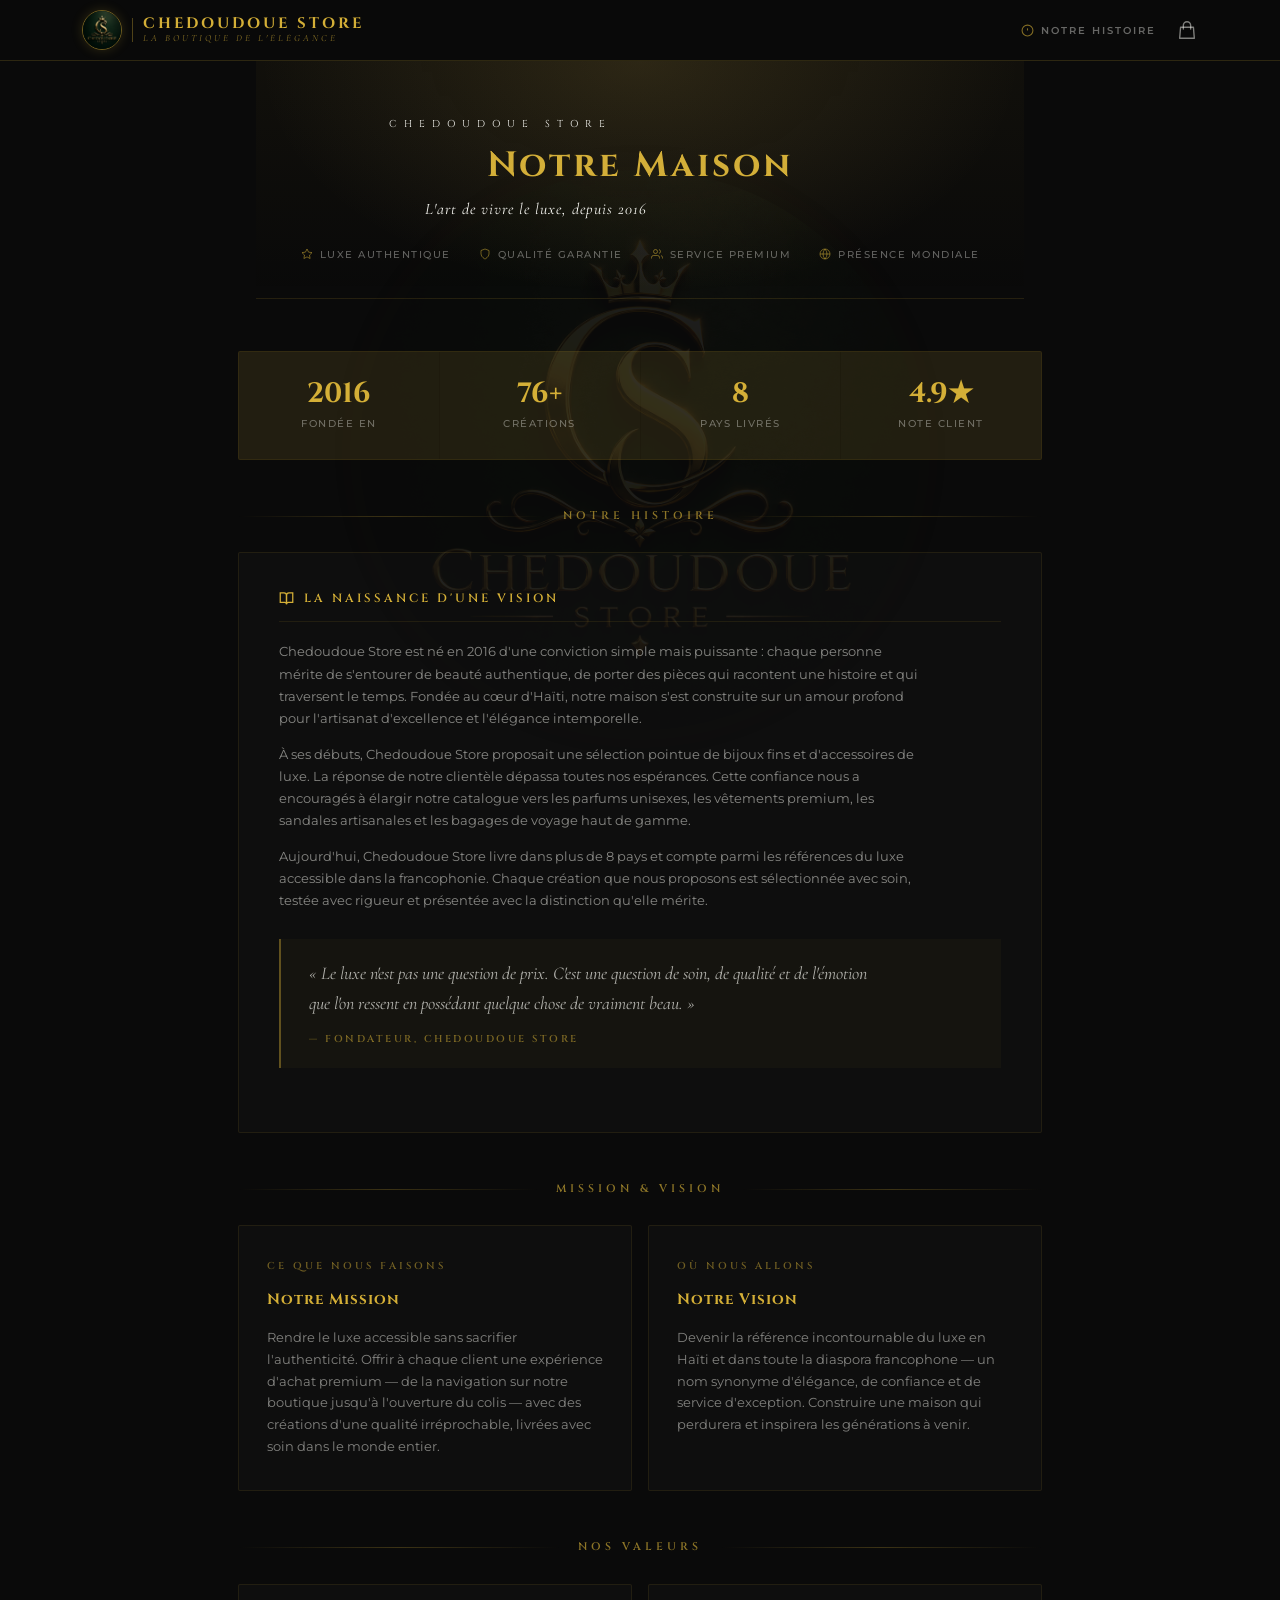
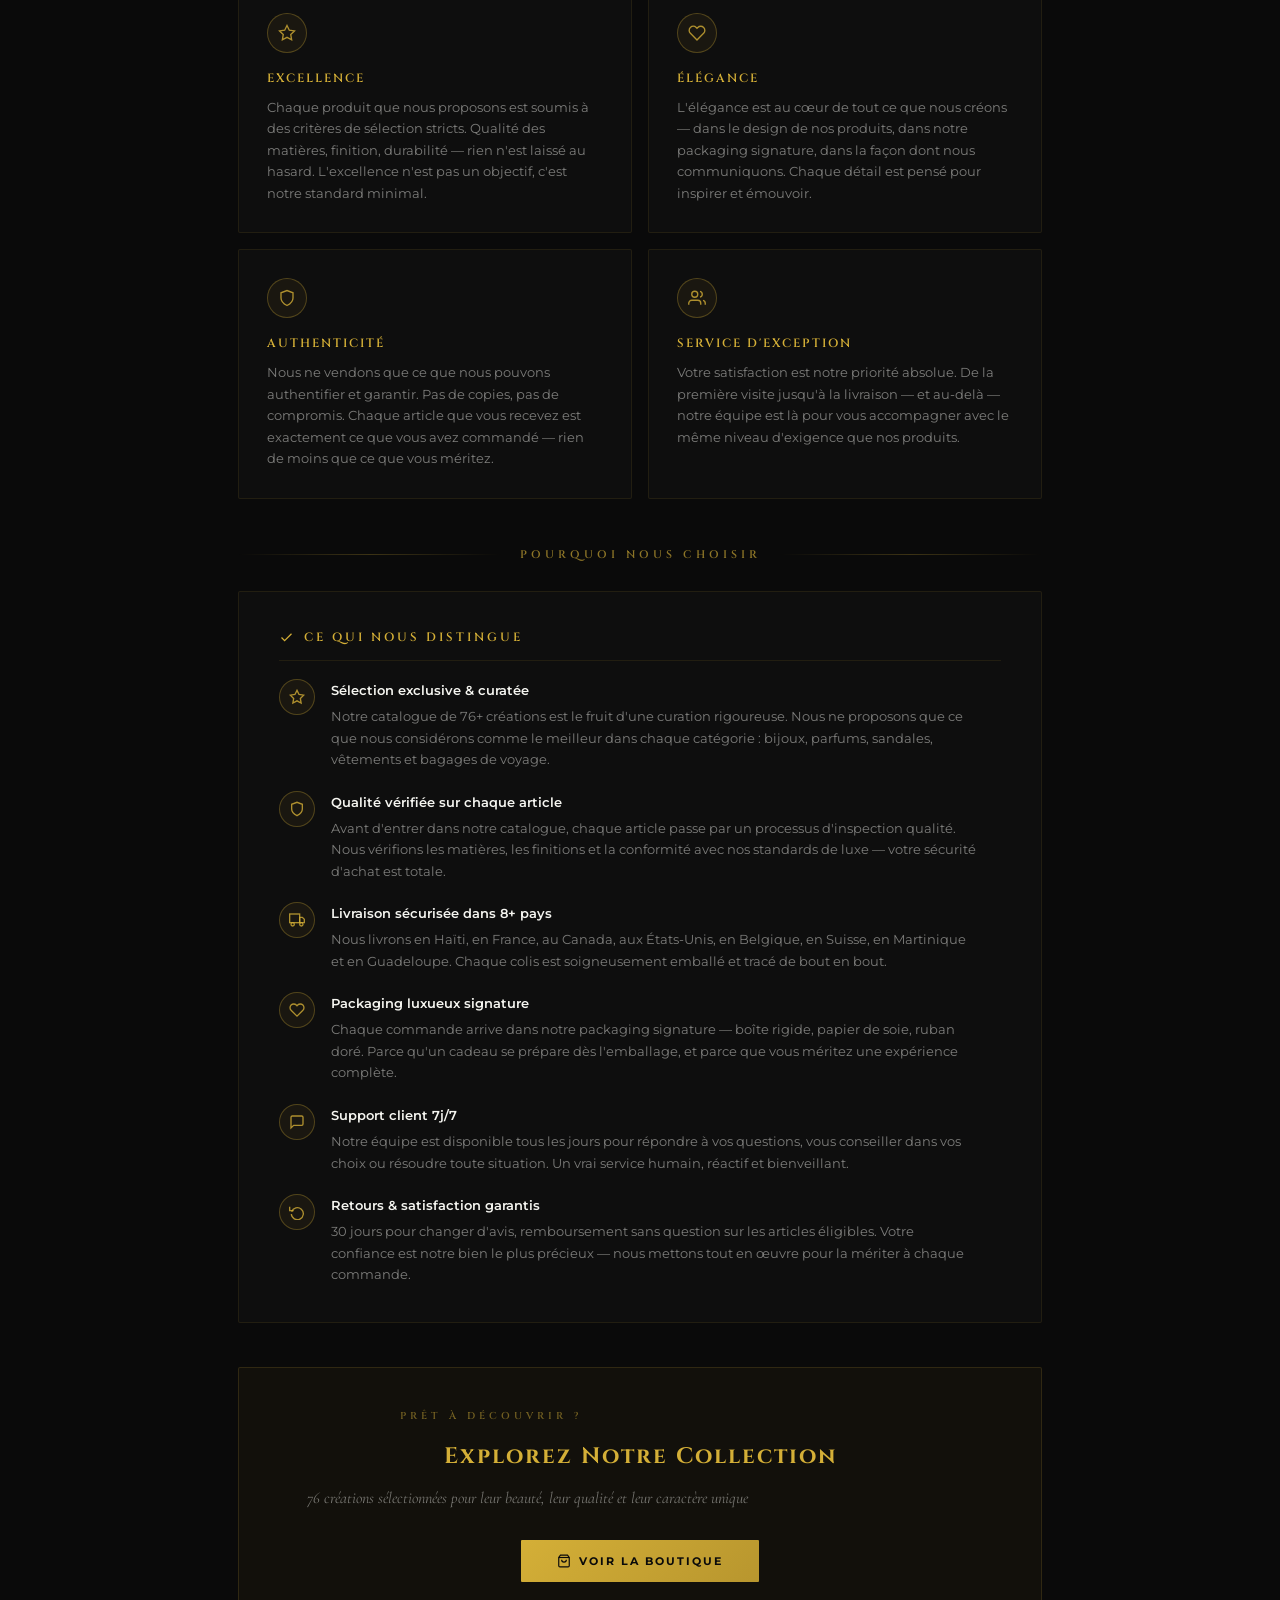
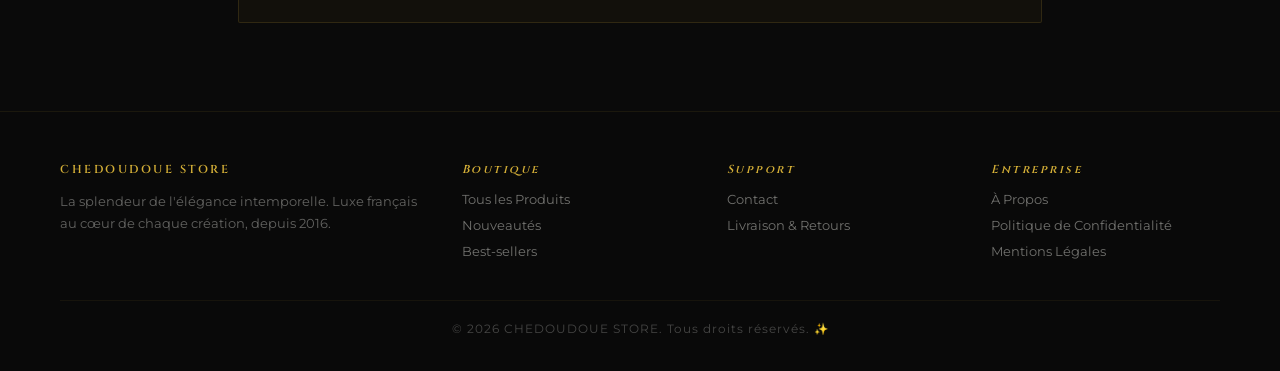
==== commit 6bfe2c8f: "Match the live product grid and page header" ====
--- a/pages/a-propos.html
+++ b/pages/a-propos.html
@@ -54,8 +54,8 @@
         border-bottom: 1px solid rgba(212, 175, 55, 0.18);
       }
       .nav-container {
-        max-width: 1280px; margin: 0 auto;
-        padding: 0 28px;
+        max-width: 1152px; margin: 0 auto;
+        padding: 0 18px;
         display: flex; justify-content: space-between; align-items: center;
         height: 60px;
       }
@@ -769,3 +769,4 @@
     </script>
   </body>
 </html>
+
